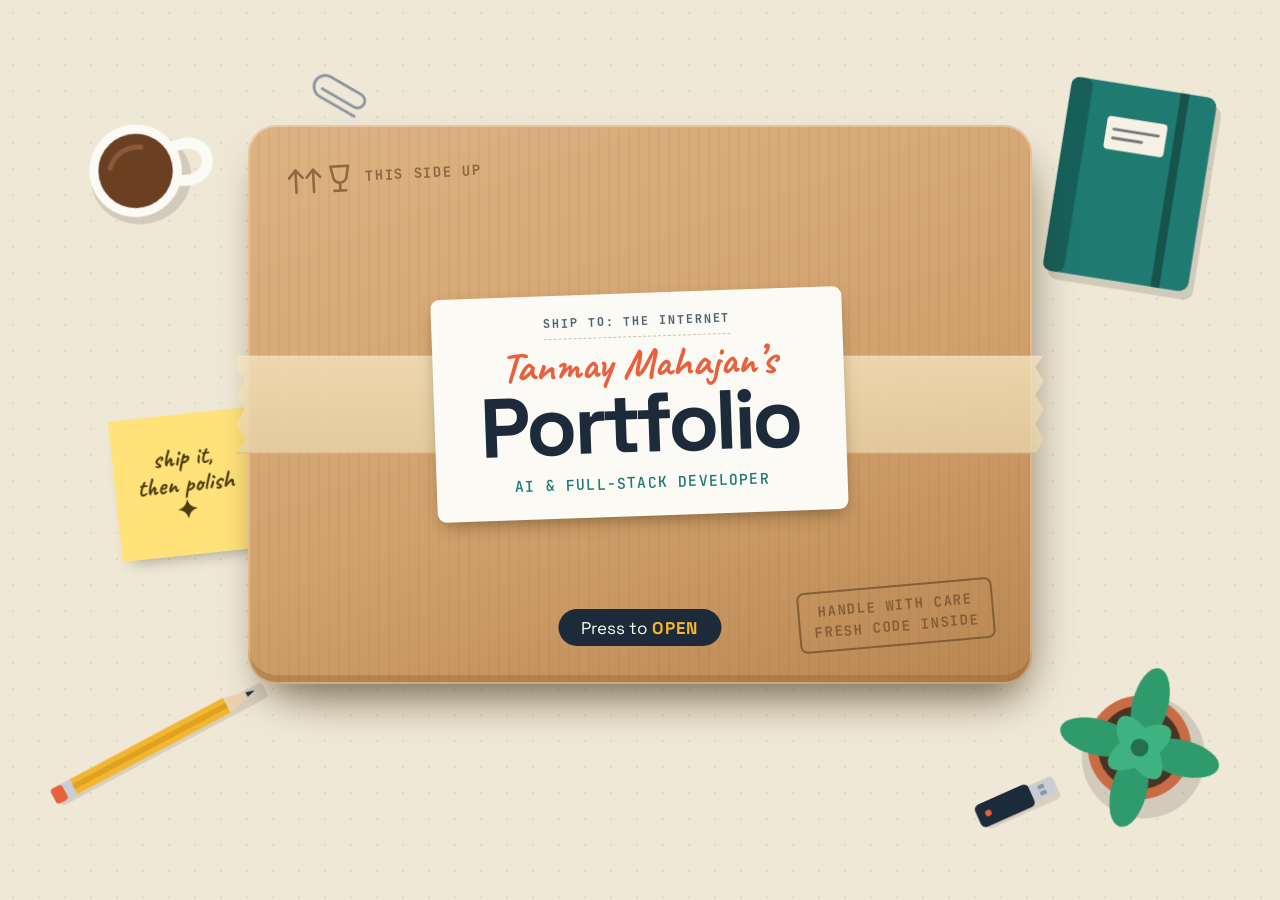
==== index.html @ 34d2b6e6 "Add portfolio site Interactive portfolio box: projects, hackathons, experience, skills and contact. " ====
<!doctype html>
<html lang="en">
<head>
  <meta charset="utf-8" />
  <meta name="viewport" content="width=device-width, initial-scale=1" />
  <title>Tanmay Mahajan — Portfolio Box</title>
  <meta name="description" content="Tanmay Mahajan, AI and full-stack developer in Mumbai — hackathon winner and Full Stack Developer Intern at THE xDEVS. Open the box to explore projects, hackathon wins, experience and skills." />
  <link rel="icon" href="data:image/svg+xml,%3Csvg xmlns='http://www.w3.org/2000/svg' viewBox='0 0 32 32'%3E%3Crect x='3' y='8' width='26' height='20' rx='3' fill='%23d2a26d'/%3E%3Crect x='3' y='8' width='26' height='6' rx='2' fill='%23b98652'/%3E%3Crect x='13' y='8' width='6' height='20' fill='%23f0dfb8'/%3E%3C/svg%3E" />
  <link rel="preconnect" href="https://fonts.googleapis.com" />
  <link rel="preconnect" href="https://fonts.gstatic.com" crossorigin />
  <link href="https://fonts.googleapis.com/css2?family=Caveat:wght@500;700&family=Space+Grotesk:wght@400;500;600;700&family=Inter:wght@400;500;600&family=JetBrains+Mono:wght@500;700&display=swap" rel="stylesheet" />
  <link rel="stylesheet" href="style.css" />
</head>
<body>

  <!-- ================= NAV (appears once the box is open) ================= -->
  <nav class="nav" aria-label="Main">
    <button class="nav__brand" id="homeBtn" title="Back to the closed box">Tanmay Mahajan</button>
    <div class="nav__links">
      <button class="nav__link" data-open="about">Profile</button>
      <div class="nav__menu">
        <button class="nav__link" id="projectsToggle" aria-haspopup="true" aria-expanded="false">
          Projects
          <svg viewBox="0 0 16 10" width="11" height="7" fill="none" stroke="currentColor" stroke-width="2" stroke-linecap="round" stroke-linejoin="round" aria-hidden="true"><path d="M2 2l6 6 6-6"/></svg>
        </button>
        <div class="dropdown" id="projectsMenu" role="menu"></div>
      </div>
      <a class="nav__link" href="mailto:tanmay261006@gmail.com?subject=Hello%20Tanmay">Contact</a>
    </div>
  </nav>

  <!-- ================= DESK SCENE ================= -->
  <main class="scene" id="scene">

    <!-- desk clutter (decorative) -->
    <div class="desk-item mug" style="--d:14" aria-hidden="true">
      <svg viewBox="0 0 140 120"><ellipse cx="62" cy="68" rx="50" ry="46" fill="rgba(0,0,0,.12)"/><path d="M100 44c22-4 32 8 30 20s-14 20-32 14" fill="none" stroke="#fbfaf5" stroke-width="11" stroke-linecap="round"/><circle cx="58" cy="60" r="46" fill="#fbfaf5"/><circle cx="58" cy="60" r="37" fill="#6b3f22"/><path d="M34 52c6-12 20-18 34-14" fill="none" stroke="#8d5a36" stroke-width="5" stroke-linecap="round"/></svg>
    </div>
    <div class="desk-item notebook" style="--d:9" aria-hidden="true">
      <svg viewBox="0 0 170 220"><rect x="12" y="14" width="150" height="200" rx="10" fill="rgba(0,0,0,.13)"/><rect x="6" y="6" width="150" height="200" rx="10" fill="#1f7a72"/><rect x="6" y="6" width="22" height="200" rx="8" fill="#17605a"/><rect x="118" y="6" width="9" height="200" fill="#12322f" opacity=".55"/><rect x="48" y="40" width="62" height="34" rx="4" fill="#f6f1e2"/><path d="M56 53h46M56 62h30" stroke="#1c2a3a" stroke-width="3" stroke-linecap="round" opacity=".6"/></svg>
    </div>
    <div class="desk-item pencil" style="--d:20" aria-hidden="true">
      <svg viewBox="0 0 260 30"><rect x="6" y="9" width="250" height="18" rx="4" fill="rgba(0,0,0,.1)"/><rect x="26" y="5" width="186" height="18" fill="#f2b632"/><rect x="26" y="11" width="186" height="6" fill="#dfa21f"/><path d="M212 5l34 9-34 9z" fill="#ecd3ae"/><path d="M236 11.300l10 2.700-10 2.700z" fill="#1c2a3a"/><rect x="14" y="5" width="12" height="18" fill="#c9ced6"/><rect x="2" y="5" width="14" height="18" rx="4" fill="#e8603c"/></svg>
    </div>
    <div class="desk-item sticky" style="--d:12" aria-hidden="true">
      <div class="sticky__paper">ship it,<br />then polish ✦</div>
    </div>
    <div class="desk-item plant" style="--d:7" aria-hidden="true">
      <svg viewBox="0 0 180 180"><circle cx="96" cy="98" r="62" fill="rgba(0,0,0,.12)"/><circle cx="90" cy="90" r="52" fill="#c96b45"/><circle cx="90" cy="90" r="42" fill="#4a3324"/><g fill="#2f9a6b"><ellipse cx="90" cy="46" rx="18" ry="38"/><ellipse cx="90" cy="134" rx="18" ry="38"/><ellipse cx="46" cy="90" rx="38" ry="18"/><ellipse cx="134" cy="90" rx="38" ry="18"/></g><g fill="#3fb37f"><ellipse cx="90" cy="90" rx="16" ry="36" transform="rotate(45 90 90)"/><ellipse cx="90" cy="90" rx="16" ry="36" transform="rotate(-45 90 90)"/></g><circle cx="90" cy="90" r="9" fill="#256f4e"/></svg>
    </div>
    <div class="desk-item usb" style="--d:24" aria-hidden="true">
      <svg viewBox="0 0 110 44"><rect x="8" y="10" width="98" height="30" rx="6" fill="rgba(0,0,0,.1)"/><rect x="2" y="6" width="72" height="30" rx="7" fill="#1c2a3a"/><rect x="74" y="11" width="30" height="20" fill="#c9ced6"/><rect x="84" y="15" width="8" height="5" fill="#8b95a1"/><rect x="84" y="23" width="8" height="5" fill="#8b95a1"/><circle cx="16" cy="21" r="4" fill="#e8603c"/></svg>
    </div>
    <div class="desk-item clip" style="--d:26" aria-hidden="true">
      <svg viewBox="0 0 80 34"><path d="M14 17h46a9 9 0 0 0 0-18H16a14 14 0 0 0 0 28h50" transform="translate(4 4)" fill="none" stroke="#8b95a1" stroke-width="3.500" stroke-linecap="round"/></svg>
    </div>

    <!-- the box -->
    <div class="box-wrap">
      <div class="box" id="box">
        <div class="box__shadow"></div>

        <!-- tray: what's inside -->
        <div class="tray" id="tray">
          <button class="obj" data-open="projects" style="--i:0; --tilt:-3deg">
            <svg viewBox="0 0 120 100" aria-hidden="true"><ellipse cx="60" cy="88" rx="52" ry="7" fill="rgba(0,0,0,.2)"/><rect x="22" y="10" width="76" height="54" rx="5" fill="#1c2a3a"/><rect x="27" y="15" width="66" height="44" rx="2" fill="#0f1b28"/><g stroke-width="3.500" stroke-linecap="round"><path d="M33 24h16" stroke="#e8603c"/><path d="M54 24h22" stroke="#7fd1c7"/><path d="M38 32h28" stroke="#f2b632"/><path d="M38 40h14" stroke="#7fd1c7"/><path d="M57 40h24" stroke="#e9e4d4"/><path d="M33 48h20" stroke="#e8603c"/></g><path d="M8 68h104l-7 13a6 6 0 0 1-5 3H20a6 6 0 0 1-5-3z" fill="#d5d9df"/><rect x="48" y="68" width="24" height="4" rx="2" fill="#9aa3ae"/></svg>
            <span class="obj__tag">Projects</span>
          </button>
          <button class="obj" data-open="awards" style="--i:1; --tilt:4deg">
            <svg viewBox="0 0 120 100" aria-hidden="true"><ellipse cx="60" cy="90" rx="34" ry="6" fill="rgba(0,0,0,.2)"/><g fill="none" stroke="#dfa21f" stroke-width="6" stroke-linecap="round"><path d="M40 16H26c0 14 6 22 17 25"/><path d="M80 16h14c0 14-6 22-17 25"/></g><path d="M38 8h44v24c0 15-9 25-22 25S38 47 38 32z" fill="#f2b632"/><path d="M46 12h8v22c0 8 2 13 5 17-8-2-13-9-13-19z" fill="#f8cf63"/><rect x="55" y="56" width="10" height="16" fill="#dfa21f"/><rect x="40" y="72" width="40" height="13" rx="3" fill="#7a4d27"/><rect x="50" y="76" width="20" height="5" rx="1.500" fill="#f2b632"/><path d="M60 19l3.500 7.200 7.900 1.100-5.700 5.600 1.300 7.900-7-3.700-7 3.700 1.300-7.900-5.700-5.600 7.900-1.100z" fill="#fff6d8"/></svg>
            <span class="obj__tag">Hackathons</span>
          </button>
          <button class="obj" data-open="about" style="--i:2; --tilt:-5deg">
            <svg viewBox="0 0 120 100" aria-hidden="true"><ellipse cx="62" cy="92" rx="34" ry="5" fill="rgba(0,0,0,.2)"/><path d="M48 0l10 22M72 0L62 22" stroke="#e8603c" stroke-width="6"/><rect x="28" y="18" width="64" height="72" rx="7" fill="#fbfaf5"/><rect x="28" y="18" width="64" height="18" rx="7" fill="#1f7a72"/><rect x="28" y="29" width="64" height="7" fill="#1f7a72"/><rect x="52" y="23" width="16" height="5" rx="2.500" fill="#12322f"/><circle cx="48" cy="56" r="11" fill="#f2b632"/><circle cx="48" cy="53" r="4.500" fill="#1c2a3a"/><path d="M40 63c2-6 14-6 16 0" fill="#1c2a3a"/><g stroke="#1c2a3a" stroke-width="3.500" stroke-linecap="round"><path d="M66 50h18" /><path d="M66 59h13" opacity=".45"/><path d="M38 76h44" opacity=".45"/><path d="M38 83h28" opacity=".25"/></g></svg>
            <span class="obj__tag">About me</span>
          </button>
          <button class="obj" data-open="experience" style="--i:3; --tilt:5deg">
            <svg viewBox="0 0 120 100" aria-hidden="true"><ellipse cx="60" cy="92" rx="46" ry="5" fill="rgba(0,0,0,.2)"/><rect x="16" y="40" width="88" height="50" rx="6" fill="#1c2a3a"/><g transform="rotate(-10 16 38)"><rect x="14" y="20" width="90" height="17" rx="3" fill="#1c2a3a"/><g fill="#fbfaf5"><path d="M24 20h13l-8 17H16z"/><path d="M50 20h13l-8 17H42z"/><path d="M76 20h13l-8 17H68z"/></g></g><g stroke="#fbfaf5" stroke-width="3" stroke-linecap="round" opacity=".85"><path d="M26 54h34"/><path d="M26 65h50" opacity=".55"/><path d="M26 76h24" opacity=".55"/></g><circle cx="88" cy="74" r="7" fill="#e8603c"/></svg>
            <span class="obj__tag">Experience</span>
          </button>
          <button class="obj" data-open="skills" style="--i:4; --tilt:-4deg">
            <svg viewBox="0 0 120 100" aria-hidden="true"><ellipse cx="60" cy="92" rx="48" ry="5" fill="rgba(0,0,0,.2)"/><rect x="10" y="12" width="100" height="76" rx="10" fill="#2a3b4f"/><g font-family="JetBrains Mono, monospace" font-weight="700" font-size="13" text-anchor="middle"><rect x="18" y="19" width="40" height="29" rx="6" fill="#e8603c"/><rect x="18" y="19" width="40" height="24" rx="6" fill="#f27c5b"/><text x="38" y="36" fill="#fff">&lt;/&gt;</text><rect x="62" y="19" width="40" height="29" rx="6" fill="#cfc8b4"/><rect x="62" y="19" width="40" height="24" rx="6" fill="#fbfaf5"/><text x="82" y="36" fill="#1c2a3a">{ }</text><rect x="18" y="52" width="40" height="29" rx="6" fill="#cfc8b4"/><rect x="18" y="52" width="40" height="24" rx="6" fill="#fbfaf5"/><text x="38" y="69" fill="#1c2a3a">AI</text><rect x="62" y="52" width="40" height="29" rx="6" fill="#17605a"/><rect x="62" y="52" width="40" height="24" rx="6" fill="#1f7a72"/><text x="82" y="69" fill="#fff">py</text></g></svg>
            <span class="obj__tag">Skills</span>
          </button>
          <button class="obj" data-open="contact" style="--i:5; --tilt:3deg">
            <svg viewBox="0 0 120 100" aria-hidden="true"><ellipse cx="60" cy="92" rx="48" ry="5" fill="rgba(0,0,0,.2)"/><rect x="12" y="22" width="96" height="64" rx="7" fill="#fbfaf5"/><path d="M12 80l34-28M108 80L74 52" stroke="#d8d2c0" stroke-width="3" stroke-linecap="round"/><path d="M12 29a7 7 0 0 1 7-7h82a7 7 0 0 1 7 7L66 60a10 10 0 0 1-12 0z" fill="#ece6d4"/><circle cx="60" cy="56" r="12" fill="#e8603c"/><text x="60" y="61.500" font-family="JetBrains Mono, monospace" font-weight="700" font-size="15" fill="#fff" text-anchor="middle">@</text><g fill="#1f7a72"><rect x="86" y="68" width="14" height="11" rx="1.500"/></g></svg>
            <span class="obj__tag">Contact</span>
          </button>
        </div>

        <!-- lid -->
        <button class="lid" id="lid" aria-label="Open the portfolio box">
          <span class="lid__tape" aria-hidden="true"></span>
          <span class="lid__stamp lid__stamp--tl" aria-hidden="true">
            <svg viewBox="0 0 70 34" fill="none" stroke="currentColor" stroke-width="2.600" stroke-linecap="round" stroke-linejoin="round"><path d="M10 30V8M3 15l7-8 7 8M28 30V8M21 15l7-8 7 8"/><path d="M46 5h18l-2 10a7 7 0 0 1-14 0zM55 22v8M49 30h12"/></svg>
            THIS SIDE UP
          </span>
          <span class="lid__stamp lid__stamp--br" aria-hidden="true">HANDLE WITH CARE<br />FRESH CODE INSIDE</span>
          <span class="lid__label">
            <span class="lid__ship">SHIP TO: THE INTERNET</span>
            <span class="lid__name">Tanmay Mahajan’s</span>
            <span class="lid__title">Portfolio</span>
            <span class="lid__role">AI &amp; Full-Stack Developer</span>
          </span>
          <span class="lid__cta">Press to <b>OPEN</b></span>
        </button>
      </div>

      <p class="hint" aria-hidden="true">pick something up ↑</p>
      <button class="rebox" id="rebox" type="button">close the box</button>
    </div>
  </main>

  <!-- ================= MODAL ================= -->
  <div class="overlay" id="overlay" hidden>
    <section class="sheet" id="sheet" role="dialog" aria-modal="true" aria-labelledby="sheetTitle" tabindex="-1">
      <span class="sheet__tape" aria-hidden="true"></span>
      <button class="sheet__close" id="sheetClose" aria-label="Close">
        <svg viewBox="0 0 20 20" width="16" height="16" fill="none" stroke="currentColor" stroke-width="2.400" stroke-linecap="round"><path d="M4 4l12 12M16 4L4 16"/></svg>
      </button>
      <div class="sheet__body" id="sheetBody"></div>
    </section>
  </div>

  <noscript>
    <div class="noscript">
      <h1>Tanmay Mahajan — AI &amp; Full-Stack Developer</h1>
      <p>This portfolio needs JavaScript to open the box. Reach me at <a href="mailto:tanmay261006@gmail.com">tanmay261006@gmail.com</a>, on <a href="https://github.com/TanmayMahajan26">GitHub</a> or <a href="https://www.linkedin.com/in/tanmay-mahajan-220ab826b/">LinkedIn</a>.</p>
    </div>
  </noscript>

  <script src="script.js"></script>
</body>
</html>
---- style.css ----
/* =========================================================
   Tanmay Mahajan — Portfolio Box
   ========================================================= */

:root {
  --desk: #efe8d6;
  --desk-dot: #e2d9c2;
  --ink: #1c2a3a;
  --ink-soft: #55616f;
  --coral: #e8603c;
  --teal: #1f7a72;
  --gold: #f2b632;
  --paper: #fbfaf5;
  --line: #e4decd;

  --card: #d2a26d;
  --card-hi: #ddb382;
  --card-lo: #b98652;
  --card-in: #9c6d3f;
  --card-ink: #6d4a26;

  --spring: cubic-bezier(0.34, 1.56, 0.64, 1);
  --soft: cubic-bezier(0.22, 1, 0.36, 1);

  --display: "Space Grotesk", system-ui, sans-serif;
  --body: "Inter", system-ui, sans-serif;
  --hand: "Caveat", cursive;
  --mono: "JetBrains Mono", ui-monospace, monospace;
}

* { box-sizing: border-box; }

html, body {
  margin: 0;
  height: 100%;
  overflow: hidden;
  background: var(--desk);
  background-image: radial-gradient(var(--desk-dot) 1.500px, transparent 1.500px);
  background-size: 26px 26px;
  font-family: var(--body);
  color: var(--ink);
  -webkit-font-smoothing: antialiased;
}

button {
  font: inherit;
  color: inherit;
  background: none;
  border: 0;
  padding: 0;
  cursor: pointer;
}

:focus-visible {
  outline: 3px solid var(--teal);
  outline-offset: 3px;
  border-radius: 6px;
}

/* ---------------------------------------------------------
   Nav
   --------------------------------------------------------- */
.nav {
  position: fixed;
  inset: 0 0 auto 0;
  z-index: 6;
  display: flex;
  align-items: center;
  justify-content: space-between;
  gap: 16px;
  padding: 18px clamp(16px, 5vw, 56px);
  font-family: var(--display);
  font-size: 17px;
  opacity: 0;
  transform: translateY(-10px);
  pointer-events: none;
  transition: opacity 0.6s var(--soft), transform 0.6s var(--soft);
}

.is-open .nav {
  opacity: 1;
  transform: none;
  pointer-events: auto;
  transition-delay: 0.7s;
}

.nav__brand { font-weight: 700; letter-spacing: -0.01em; }

.nav__links { display: flex; align-items: center; gap: clamp(14px, 3vw, 34px); }

.nav__link {
  position: relative;
  display: inline-flex;
  align-items: center;
  gap: 7px;
  padding: 4px 0;
  color: inherit;
  text-decoration: none;
  font-weight: 500;
}

.nav__link::after {
  content: "";
  position: absolute;
  left: 0; right: 0; bottom: 0;
  height: 2px;
  background: var(--coral);
  transform: scaleX(0);
  transform-origin: left;
  transition: transform 0.3s var(--soft);
}

.nav__link:hover::after,
.nav__link[aria-expanded="true"]::after { transform: scaleX(1); }

.nav__menu { position: relative; }

.dropdown {
  position: absolute;
  top: calc(100% + 10px);
  right: -20px;
  min-width: 250px;
  padding: 8px;
  background: var(--paper);
  border: 1px solid var(--line);
  border-radius: 14px;
  box-shadow: 0 18px 40px -12px rgba(28, 42, 58, 0.35);
  opacity: 0;
  transform: translateY(-6px) scale(0.98);
  transform-origin: top right;
  pointer-events: none;
  transition: opacity 0.2s, transform 0.25s var(--soft);
}

.nav__menu.is-on .dropdown {
  opacity: 1;
  transform: none;
  pointer-events: auto;
}

.dropdown button {
  display: flex;
  width: 100%;
  align-items: baseline;
  justify-content: space-between;
  gap: 14px;
  padding: 9px 12px;
  border-radius: 9px;
  text-align: left;
  font-size: 15px;
  font-weight: 500;
}

.dropdown button small {
  font-family: var(--mono);
  font-size: 10.500px;
  color: var(--ink-soft);
  white-space: nowrap;
}

.dropdown button:hover { background: #f0ead9; }

.dropdown hr { border: 0; border-top: 1px solid var(--line); margin: 6px 4px; }

/* ---------------------------------------------------------
   Scene + desk clutter
   --------------------------------------------------------- */
.scene {
  position: absolute;
  inset: 0;
  display: grid;
  place-items: center;
  overflow: hidden;
  --mx: 0;
  --my: 0;
}

.desk-item {
  position: absolute;
  z-index: 0;
  transform: translate(calc(var(--mx) * var(--d) * 1px), calc(var(--my) * var(--d) * 1px)) rotate(var(--r, 0deg));
  transition: transform 0.8s var(--soft);
  will-change: transform;
}

.desk-item svg { display: block; width: 100%; height: auto; }

.mug      { width: clamp(90px, 11vw, 150px); left: 6%;  top: 12%; --r: -12deg; }
.notebook { width: clamp(110px, 13vw, 180px); right: 5%; top: 9%;  --r: 9deg; }
.pencil   { width: clamp(150px, 19vw, 270px); left: 3%;  bottom: 16%; --r: -28deg; }
.sticky   { left: 9%; top: 46%; --r: -6deg; }
.plant    { width: clamp(110px, 14vw, 190px); right: 4%; bottom: 7%; --r: 14deg; }
.usb      { width: clamp(64px, 7vw, 100px); right: 17%; bottom: 9%; --r: -24deg; }
.clip     { width: clamp(44px, 5vw, 70px);  left: 24%; top: 9%; --r: 30deg; }

.sticky__paper {
  width: clamp(104px, 11vw, 150px);
  aspect-ratio: 1;
  display: grid;
  place-items: center;
  padding: 10px;
  background: #ffe27a;
  box-shadow: 4px 8px 14px -6px rgba(0, 0, 0, 0.3);
  font-family: var(--hand);
  font-weight: 700;
  font-size: clamp(19px, 2vw, 27px);
  line-height: 1.05;
  text-align: center;
  color: #4b3d10;
}

/* ---------------------------------------------------------
   The box
   --------------------------------------------------------- */
.box-wrap {
  position: relative;
  z-index: 2;
  display: grid;
  justify-items: center;
}

.box {
  position: relative;
  width: min(86vw, 760px, calc((100dvh - 220px) * 1.42));
  aspect-ratio: 142 / 100;
  container-type: inline-size;
  animation: box-drop 0.9s var(--spring) both;
}

@keyframes box-drop {
  from { opacity: 0; transform: translateY(-60px) scale(1.12) rotate(-3deg); }
  to   { opacity: 1; transform: none; }
}

.box__shadow {
  position: absolute;
  inset: 4% -2% -5% 2%;
  border-radius: 6cqw;
  background: rgba(60, 40, 15, 0.32);
  filter: blur(22px);
}

/* tray */
.tray {
  position: absolute;
  inset: 0;
  display: grid;
  grid-template-columns: repeat(3, 1fr);
  grid-template-rows: repeat(2, 1fr);
  gap: 1.500cqw;
  padding: 3cqw;
  border: 2.600cqw solid var(--card);
  border-radius: 3.400cqw;
  background:
    repeating-linear-gradient(90deg, rgba(0, 0, 0, 0.035) 0 2px, transparent 2px 9px),
    var(--card-in);
  box-shadow:
    inset 0 0 0 2px rgba(0, 0, 0, 0.08),
    inset 0 5cqw 6cqw -3cqw rgba(40, 22, 5, 0.55),
    0 0 0 2px var(--card-lo);
}

.obj {
  position: relative;
  display: grid;
  place-items: center;
  align-content: center;
  gap: 0.600cqw;
  border-radius: 2cqw;
  opacity: 0;
  transform: translateY(6cqw) scale(0.5) rotate(calc(var(--tilt) * -3));
  transition:
    opacity 0.3s,
    transform 0.6s var(--spring),
    background-color 0.25s;
  pointer-events: none;
}

.obj svg {
  width: 68%;
  height: auto;
  filter: drop-shadow(0 0.800cqw 0.800cqw rgba(30, 15, 0, 0.35));
  transition: transform 0.45s var(--spring), filter 0.3s;
}

.obj__tag {
  padding: 0.300cqw 1.700cqw 0.500cqw;
  background: var(--paper);
  border-radius: 0.700cqw;
  box-shadow: 0 0.400cqw 0.800cqw rgba(30, 15, 0, 0.3);
  font-family: var(--hand);
  font-weight: 700;
  font-size: clamp(15px, 3.300cqw, 26px);
  line-height: 1.15;
  transform: rotate(var(--tilt));
  transition: transform 0.45s var(--spring), background-color 0.25s, color 0.25s;
}

.is-open .obj {
  opacity: 1;
  transform: none;
  pointer-events: auto;
  transition-delay: calc(0.45s + var(--i) * 0.08s), calc(0.45s + var(--i) * 0.08s), 0s;
}

.obj:hover, .obj:focus-visible { background: rgba(255, 240, 210, 0.13); }

.obj:hover svg, .obj:focus-visible svg {
  transform: translateY(-1.600cqw) rotate(var(--tilt)) scale(1.1);
  filter: drop-shadow(0 2.400cqw 1.600cqw rgba(30, 15, 0, 0.4));
}

.obj:hover .obj__tag, .obj:focus-visible .obj__tag {
  background: var(--coral);
  color: #fff;
  transform: rotate(0deg) scale(1.06);
}

/* lid */
.lid {
  position: absolute;
  inset: -1.600cqw;
  z-index: 3;
  display: grid;
  place-items: center;
  border-radius: 3.800cqw;
  background:
    repeating-linear-gradient(90deg, rgba(120, 75, 25, 0.06) 0 2px, transparent 2px 10px),
    linear-gradient(160deg, var(--card-hi), var(--card) 55%, var(--card-lo));
  box-shadow:
    inset 0 0 0 2px rgba(255, 240, 215, 0.35),
    inset 0 -1.200cqw 0 rgba(120, 75, 25, 0.25),
    0 3cqw 5cqw -2cqw rgba(60, 40, 15, 0.5);
  color: var(--ink);
  transition:
    transform 1s var(--soft),
    opacity 0.4s 0.6s,
    visibility 0s 1s,
    box-shadow 0.4s;
}

.lid:hover { transform: translateY(-0.800cqw) rotate(-0.6deg); box-shadow: inset 0 0 0 2px rgba(255, 240, 215, 0.35), inset 0 -1.200cqw 0 rgba(120, 75, 25, 0.25), 0 5cqw 7cqw -2cqw rgba(60, 40, 15, 0.5); }

.is-open .lid {
  transform: translate(60vw, -110vh) rotate(38deg) scale(1.15);
  opacity: 0;
  visibility: hidden;
  pointer-events: none;
}

.lid__tape {
  position: absolute;
  left: -1.500cqw; right: -1.500cqw;
  top: 50%;
  height: 13cqw;
  transform: translateY(-50%);
  background: linear-gradient(rgba(244, 228, 190, 0.78), rgba(232, 212, 168, 0.78));
  box-shadow: 0 1px 0 rgba(255, 255, 255, 0.35) inset, 0 -1px 0 rgba(120, 80, 30, 0.2) inset;
  clip-path: polygon(0 0, 100% 0, 99% 12%, 100% 26%, 99% 40%, 100% 55%, 99% 70%, 100% 85%, 99% 100%, 0 100%, 1% 85%, 0 70%, 1% 55%, 0 40%, 1% 26%, 0 12%);
}

.lid__stamp {
  position: absolute;
  font-family: var(--mono);
  font-weight: 700;
  font-size: clamp(8px, 1.900cqw, 14px);
  letter-spacing: 0.12em;
  line-height: 1.5;
  color: var(--card-ink);
  opacity: 0.7;
}

.lid__stamp--tl { left: 5cqw; top: 4.500cqw; display: flex; align-items: center; gap: 1.400cqw; transform: rotate(-3deg); }
.lid__stamp--tl svg { width: 9cqw; height: auto; }
.lid__stamp--br { right: 5cqw; bottom: 5cqw; padding: 1cqw 1.800cqw; border: 0.350cqw solid currentColor; border-radius: 1cqw; text-align: center; transform: rotate(-5deg); }

.lid__label {
  position: relative;
  display: grid;
  justify-items: center;
  padding: 2.600cqw 6cqw 3cqw;
  background: var(--paper);
  border-radius: 1.200cqw;
  box-shadow: 0 1cqw 2.400cqw -0.800cqw rgba(60, 40, 15, 0.55);
  transform: rotate(-2deg);
}

.lid__ship {
  font-family: var(--mono);
  font-weight: 700;
  font-size: clamp(7px, 1.600cqw, 12px);
  letter-spacing: 0.16em;
  color: var(--ink-soft);
  padding-bottom: 1cqw;
  margin-bottom: 0.600cqw;
  border-bottom: 1.500px dashed #c9c2ae;
}

.lid__name {
  font-family: var(--hand);
  font-weight: 700;
  font-size: clamp(20px, 5.600cqw, 44px);
  line-height: 1;
  color: var(--coral);
}

.lid__title {
  font-family: var(--display);
  font-weight: 700;
  font-size: clamp(34px, 11cqw, 86px);
  line-height: 0.95;
  letter-spacing: -0.04em;
}

.lid__role {
  margin-top: 1.200cqw;
  font-family: var(--mono);
  font-weight: 500;
  font-size: clamp(8px, 2cqw, 15px);
  letter-spacing: 0.08em;
  text-transform: uppercase;
  color: var(--teal);
}

.lid__cta {
  position: absolute;
  left: 50%;
  bottom: 5cqw;
  transform: translateX(-50%);
  padding: 1cqw 3cqw;
  border-radius: 99px;
  background: var(--ink);
  color: var(--paper);
  font-family: var(--display);
  font-size: clamp(11px, 2.300cqw, 17px);
  white-space: nowrap;
  animation: pulse 1.8s ease-in-out infinite;
}

.lid__cta b { color: var(--gold); letter-spacing: 0.08em; }

@keyframes pulse {
  0%, 100% { box-shadow: 0 0 0 0 rgba(28, 42, 58, 0.45); }
  50%      { box-shadow: 0 0 0 1.600cqw rgba(28, 42, 58, 0); }
}

/* under the box */
.hint {
  margin: 22px 0 0;
  font-family: var(--hand);
  font-size: 24px;
  color: var(--ink-soft);
  opacity: 0;
  transition: opacity 0.5s;
}

.rebox {
  margin-top: 6px;
  padding: 6px 16px;
  border-radius: 99px;
  border: 1.500px solid var(--ink);
  font-family: var(--display);
  font-size: 14px;
  font-weight: 500;
  opacity: 0;
  pointer-events: none;
  transition: opacity 0.5s, background-color 0.2s, color 0.2s;
}

.rebox:hover { background: var(--ink); color: var(--paper); }

.is-open .hint { opacity: 1; transition-delay: 1.1s; }
.is-open .rebox { opacity: 1; pointer-events: auto; transition-delay: 1.1s, 0s, 0s; }

/* ---------------------------------------------------------
   Modal sheet
   --------------------------------------------------------- */
.overlay {
  position: fixed;
  inset: 0;
  z-index: 10;
  display: grid;
  place-items: center;
  padding: clamp(10px, 3vw, 32px);
  background: rgba(22, 28, 36, 0.58);
  backdrop-filter: blur(5px);
  animation: fade 0.25s both;
}

.overlay[hidden] { display: none; }

@keyframes fade { from { opacity: 0; } }

.sheet {
  position: relative;
  width: min(100%, 920px);
  max-height: min(100%, 860px);
  display: flex;
  flex-direction: column;
  background: var(--paper);
  border-radius: 18px;
  box-shadow: 0 40px 80px -20px rgba(0, 0, 0, 0.55);
  animation: sheet-in 0.5s var(--spring) both;
  outline: none;
}

@keyframes sheet-in {
  from { opacity: 0; transform: translateY(40px) rotate(-1.5deg) scale(0.96); }
}

.sheet__tape {
  position: absolute;
  top: -14px;
  left: 50%;
  width: 120px;
  height: 30px;
  transform: translateX(-50%) rotate(-2deg);
  background: rgba(240, 222, 178, 0.9);
  box-shadow: 0 2px 5px rgba(0, 0, 0, 0.15);
  z-index: 2;
}

.sheet__close {
  position: absolute;
  top: 14px;
  right: 14px;
  z-index: 3;
  width: 38px;
  height: 38px;
  display: grid;
  place-items: center;
  border-radius: 50%;
  background: #efe9d8;
  transition: background-color 0.2s, color 0.2s, transform 0.3s var(--spring);
}

.sheet__close:hover { background: var(--coral); color: #fff; transform: rotate(90deg); }

.sheet__body {
  overflow-y: auto;
  padding: clamp(26px, 5vw, 52px) clamp(18px, 5vw, 56px) clamp(24px, 4vw, 44px);
  overscroll-behavior: contain;
}

/* shared type */
.eyebrow {
  margin: 0 0 6px;
  font-family: var(--mono);
  font-size: 12px;
  font-weight: 700;
  letter-spacing: 0.14em;
  text-transform: uppercase;
  color: var(--coral);
}

.sheet h2 {
  margin: 0 0 8px;
  padding-right: 40px;
  font-family: var(--display);
  font-size: clamp(30px, 5vw, 46px);
  font-weight: 700;
  letter-spacing: -0.03em;
  line-height: 1.05;
  text-wrap: balance;
}

.sheet h3 {
  margin: 34px 0 12px;
  font-family: var(--display);
  font-size: 20px;
  font-weight: 600;
  letter-spacing: -0.01em;
}

.lede {
  margin: 0;
  max-width: 62ch;
  font-size: 17px;
  line-height: 1.6;
  color: var(--ink-soft);
}

.sheet p { line-height: 1.65; }
.sheet a { color: var(--teal); text-underline-offset: 3px; }

.back {
  display: inline-flex;
  align-items: center;
  gap: 6px;
  margin-bottom: 18px;
  font-family: var(--display);
  font-size: 14px;
  font-weight: 500;
  color: var(--ink-soft);
}

.back:hover { color: var(--coral); }

.btn {
  display: inline-flex;
  align-items: center;
  gap: 8px;
  padding: 10px 18px;
  border-radius: 99px;
  border: 1.500px solid var(--ink);
  background: var(--ink);
  color: var(--paper) !important;
  font-family: var(--display);
  font-size: 15px;
  font-weight: 500;
  text-decoration: none;
  transition: transform 0.3s var(--spring), background-color 0.2s, border-color 0.2s;
}

.btn:hover { transform: translateY(-2px); background: var(--coral); border-color: var(--coral); }
.btn--ghost { background: transparent; color: var(--ink) !important; }
.btn--ghost:hover { color: #fff !important; }
.btn-row { display: flex; flex-wrap: wrap; gap: 10px; margin-top: 22px; }

.chips { display: flex; flex-wrap: wrap; gap: 8px; margin: 0; padding: 0; list-style: none; }

.chip {
  padding: 5px 12px;
  border-radius: 99px;
  background: #efe9d8;
  font-family: var(--mono);
  font-size: 12.500px;
  font-weight: 500;
}

.ribbon {
  display: inline-flex;
  align-items: center;
  gap: 7px;
  padding: 5px 12px;
  border-radius: 8px;
  background: #fff3cf;
  color: #6a4b00;
  font-size: 13px;
  font-weight: 600;
}

/* ---- projects grid ---- */
.grid {
  display: grid;
  grid-template-columns: repeat(auto-fill, minmax(250px, 1fr));
  gap: 16px;
  margin-top: 26px;
}

.pcard {
  display: flex;
  flex-direction: column;
  text-align: left;
  border: 1.500px solid var(--line);
  border-radius: 16px;
  overflow: hidden;
  background: #fff;
  transition: transform 0.4s var(--spring), box-shadow 0.3s, border-color 0.2s;
}

.pcard:hover {
  transform: translateY(-5px) rotate(-0.6deg);
  border-color: var(--ink);
  box-shadow: 0 18px 30px -16px rgba(28, 42, 58, 0.45);
}

.cover {
  position: relative;
  aspect-ratio: 16 / 9;
  display: grid;
  place-items: center;
  overflow: hidden;
  background: var(--c1);
  color: #fff;
}

.cover::before {
  content: "";
  position: absolute;
  inset: 0;
  background:
    radial-gradient(circle at 85% 15%, var(--c2) 0 26%, transparent 27%),
    radial-gradient(circle at 10% 110%, var(--c2) 0 36%, transparent 37%);
  opacity: 0.85;
}

.cover::after {
  content: "";
  position: absolute;
  inset: 0;
  background-image: radial-gradient(rgba(255, 255, 255, 0.22) 1.200px, transparent 1.200px);
  background-size: 14px 14px;
}

.cover__mark {
  position: relative;
  z-index: 1;
  font-family: var(--display);
  font-weight: 700;
  font-size: clamp(26px, 4vw, 34px);
  letter-spacing: -0.03em;
  text-shadow: 0 2px 12px rgba(0, 0, 0, 0.25);
}

.cover--big { aspect-ratio: 21 / 8; border-radius: 16px; margin-bottom: 26px; }
.cover--big .cover__mark { font-size: clamp(34px, 7vw, 64px); }

.pcard__body { padding: 16px 18px 18px; display: grid; gap: 8px; }
.pcard__body b { font-family: var(--display); font-size: 19px; letter-spacing: -0.01em; }
.pcard__body span { font-size: 14px; line-height: 1.5; color: var(--ink-soft); }
.pcard__body .ribbon { justify-self: start; font-size: 12px; color: #6a4b00; }
.pcard__more { margin-top: 4px; font-family: var(--display); font-size: 13.500px; font-weight: 600; color: var(--coral) !important; }

/* ---- project detail ---- */
.meta {
  display: grid;
  grid-template-columns: repeat(auto-fit, minmax(170px, 1fr));
  gap: 14px 24px;
  margin: 24px 0 0;
  padding: 18px 0;
  border-block: 1.500px solid var(--line);
}

.meta dt {
  font-family: var(--mono);
  font-size: 11px;
  font-weight: 700;
  letter-spacing: 0.12em;
  text-transform: uppercase;
  color: var(--ink-soft);
}

.meta dd { margin: 4px 0 0; font-size: 15px; font-weight: 500; line-height: 1.45; }

.bullets { margin: 0; padding-left: 20px; display: grid; gap: 10px; line-height: 1.6; max-width: 70ch; }
.bullets li::marker { color: var(--coral); }

.flow { display: flex; flex-wrap: wrap; gap: 8px 4px; align-items: center; margin: 0; padding: 0; list-style: none; counter-reset: s; }

.flow li {
  counter-increment: s;
  display: inline-flex;
  align-items: center;
  gap: 8px;
  padding: 7px 13px 7px 8px;
  border-radius: 10px;
  background: #eaf4f2;
  font-size: 13.500px;
  font-weight: 500;
}

.flow li::before {
  content: counter(s);
  display: grid;
  place-items: center;
  width: 21px;
  height: 21px;
  border-radius: 50%;
  background: var(--teal);
  color: #fff;
  font-family: var(--mono);
  font-size: 11px;
  font-weight: 700;
}

.flow li + li { margin-left: 14px; position: relative; }
.flow li + li::after { content: "→"; position: absolute; left: -15px; color: var(--ink-soft); font-size: 13px; }

.stats { display: flex; flex-wrap: wrap; gap: 14px; }

.stat { flex: 1 1 160px; padding: 16px 18px; border-radius: 14px; background: #efe9d8; }
.stat b { display: block; font-family: var(--display); font-size: 34px; letter-spacing: -0.03em; line-height: 1.1; }
.stat span { font-size: 13.500px; color: var(--ink-soft); }

/* ---- about ---- */
.about { display: grid; grid-template-columns: minmax(220px, 280px) 1fr; gap: clamp(22px, 4vw, 44px); align-items: start; }

.idcard {
  position: relative;
  padding: 0 20px 20px;
  border-radius: 16px;
  border: 1.500px solid var(--line);
  background: #fff;
  box-shadow: 0 16px 28px -18px rgba(28, 42, 58, 0.45);
  transform: rotate(-2deg);
  overflow: hidden;
}

.idcard__top {
  margin: 0 -20px 18px;
  padding: 14px 20px;
  background: var(--teal);
  color: #fff;
  font-family: var(--mono);
  font-size: 11px;
  font-weight: 700;
  letter-spacing: 0.16em;
  text-align: center;
}

.idcard__top::before {
  content: "";
  display: block;
  width: 44px;
  height: 9px;
  margin: 0 auto 10px;
  border-radius: 9px;
  background: rgba(0, 0, 0, 0.35);
}

.avatar {
  width: 96px;
  height: 96px;
  margin: 0 auto 14px;
  display: grid;
  place-items: center;
  border-radius: 50%;
  background: var(--gold);
  font-family: var(--display);
  font-size: 36px;
  font-weight: 700;
  letter-spacing: -0.04em;
  overflow: hidden;
}

.avatar img { width: 100%; height: 100%; object-fit: cover; }

.idcard dl { margin: 0; display: grid; gap: 11px; }
.idcard dt { font-family: var(--mono); font-size: 10.500px; font-weight: 700; letter-spacing: 0.12em; text-transform: uppercase; color: var(--ink-soft); }
.idcard dd { margin: 2px 0 0; font-size: 14.500px; font-weight: 500; line-height: 1.4; }

.timeline { margin: 0; padding: 0; list-style: none; display: grid; gap: 0; }

.timeline li {
  position: relative;
  padding: 0 0 22px 26px;
  border-left: 2px solid var(--line);
  margin-left: 6px;
}

.timeline li:last-child { padding-bottom: 0; border-left-color: transparent; }

.timeline li::before {
  content: "";
  position: absolute;
  left: -8px;
  top: 4px;
  width: 14px;
  height: 14px;
  border-radius: 50%;
  background: var(--paper);
  border: 3px solid var(--coral);
}

.timeline time { font-family: var(--mono); font-size: 12px; font-weight: 500; color: var(--ink-soft); }
.timeline b { display: block; margin: 2px 0; font-family: var(--display); font-size: 17.500px; letter-spacing: -0.01em; }
.timeline em { font-style: normal; font-weight: 500; color: var(--teal); }
.timeline p { margin: 6px 0 0; font-size: 15px; color: var(--ink-soft); max-width: 62ch; }

/* ---- awards ---- */
.awards { display: grid; gap: 14px; margin-top: 26px; }

.award {
  display: grid;
  grid-template-columns: auto 1fr;
  gap: 4px 18px;
  align-items: center;
  padding: 18px 20px;
  border-radius: 16px;
  border: 1.500px solid var(--line);
  background: #fff;
}

.award__medal {
  grid-row: span 2;
  width: 58px;
  height: 58px;
  display: grid;
  place-items: center;
  border-radius: 50%;
  background: #efe9d8;
  font-family: var(--display);
  font-weight: 700;
  font-size: 15px;
  text-align: center;
  line-height: 1;
}

.award--gold { border-color: var(--gold); background: #fffaf0; }
.award--gold .award__medal { background: var(--gold); font-size: 22px; }

.award b { font-family: var(--display); font-size: 18px; letter-spacing: -0.01em; line-height: 1.3; }
.award span { font-size: 14.500px; color: var(--ink-soft); line-height: 1.5; }
.award button { color: var(--teal); text-decoration: underline; text-underline-offset: 3px; font-weight: 500; }

/* ---- skills ---- */
.skillset { display: grid; gap: 22px; margin-top: 26px; }
.skillset h3 { margin: 0 0 10px; font-size: 13px; font-family: var(--mono); font-weight: 700; letter-spacing: 0.12em; text-transform: uppercase; color: var(--ink-soft); }
.skillset .chip { font-size: 14px; padding: 7px 14px; }

/* ---- contact ---- */
.contact-list { display: grid; gap: 12px; margin-top: 26px; }

.contact-list a {
  display: flex;
  align-items: center;
  justify-content: space-between;
  gap: 16px;
  padding: 16px 20px;
  border-radius: 14px;
  border: 1.500px solid var(--line);
  background: #fff;
  color: var(--ink);
  text-decoration: none;
  transition: transform 0.35s var(--spring), border-color 0.2s;
}

.contact-list a:hover { transform: translateX(6px); border-color: var(--ink); }
.contact-list small { display: block; font-family: var(--mono); font-size: 11px; font-weight: 700; letter-spacing: 0.12em; text-transform: uppercase; color: var(--ink-soft); }
.contact-list b { font-family: var(--display); font-size: clamp(15px, 2.600vw, 19px); font-weight: 600; overflow-wrap: anywhere; }
.contact-list i { font-style: normal; font-size: 20px; color: var(--coral); }

.signoff { margin: 28px 0 0; font-family: var(--hand); font-size: 30px; color: var(--ink-soft); }

.noscript { position: fixed; inset: auto 0 0 0; z-index: 20; padding: 20px; background: var(--paper); text-align: center; }

/* ---------------------------------------------------------
   Small screens: tall box, 2 × 3 tray
   --------------------------------------------------------- */
@media (max-width: 640px) and (orientation: portrait) {
  .box {
    width: min(84vw, calc((100dvh - 230px) * 0.78));
    aspect-ratio: 78 / 100;
  }

  .tray { grid-template-columns: repeat(2, 1fr); grid-template-rows: repeat(3, 1fr); padding: 4cqw; border-width: 4cqw; border-radius: 6cqw; }
  .lid { border-radius: 6.500cqw; inset: -2.400cqw; }
  .obj svg { width: 72%; }
  .obj__tag { font-size: clamp(15px, 5.600cqw, 24px); }

  .lid__tape { height: 22cqw; }
  .lid__label { padding: 4cqw 7cqw 5cqw; }
  .lid__ship { font-size: clamp(7px, 2.600cqw, 12px); }
  .lid__name { font-size: 9.500cqw; }
  .lid__title { font-size: 17cqw; }
  .lid__role { font-size: clamp(8px, 3.100cqw, 14px); }
  .lid__stamp { font-size: clamp(8px, 3cqw, 13px); }
  .lid__stamp--tl { left: 7cqw; top: 8cqw; }
  .lid__stamp--tl svg { width: 15cqw; }
  .lid__stamp--br { right: auto; left: 50%; bottom: 20cqw; transform: translateX(-50%) rotate(-4deg); white-space: nowrap; }
  .lid__cta { bottom: 7cqw; padding: 1.800cqw 5cqw; font-size: clamp(12px, 4cqw, 17px); }

  .nav { font-size: 15px; padding: 14px 16px; }
  .dropdown { right: -60px; }

  .mug { left: -6%; top: 9%; }
  .notebook { right: -9%; top: 7%; }
  .pencil { left: -12%; bottom: 5%; }
  .plant { right: -9%; bottom: 2%; }
  .sticky, .usb, .clip { display: none; }

  .about { grid-template-columns: 1fr; }
  .idcard { max-width: 300px; margin-inline: auto; }
  .flow li + li { margin-left: 0; }
  .flow li + li::after { display: none; }
}

@media (max-height: 520px) {
  .box { width: min(70vw, calc((100dvh - 130px) * 1.42)); }
  .hint { display: none; }
  .rebox { margin-top: 14px; }
}

@media (prefers-reduced-motion: reduce) {
  *, *::before, *::after {
    animation-duration: 0.01ms !important;
    animation-iteration-count: 1 !important;
    transition-duration: 0.01ms !important;
    transition-delay: 0s !important;
  }
}
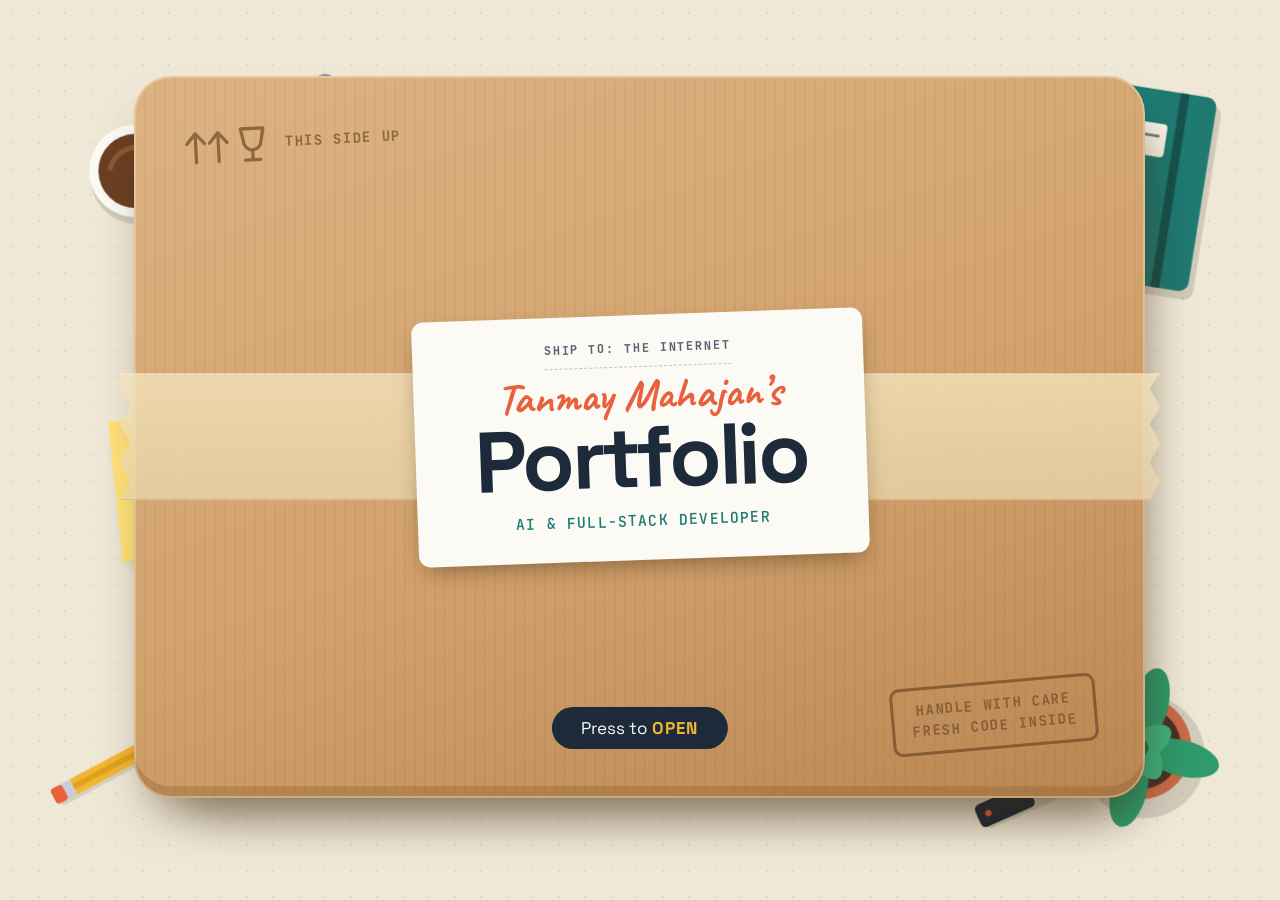
==== commit 1b58c58d: "Bigger box and fuller tray; replace pen with a clickable résumé Co-Authored-By: Claude Opus 5.5 <nor" ====
--- a/index.html
+++ b/index.html
@@ -3,8 +3,217 @@
 <head>
   <meta charset="utf-8" />
   <meta name="viewport" content="width=device-width, initial-scale=1" />
-  <title>Tanmay Mahajan — Portfolio Box</title>
-  <meta name="description" content="Tanmay Mahajan, AI and full-stack developer in Mumbai — hackathon winner and Full Stack Developer Intern at THE xDEVS. Open the box to explore projects, hackathon wins, experience and skills." />
+  <title>Tanmay Mahajan — Software Engineer, AI &amp; Full-Stack Developer | Portfolio</title>
+  <meta name="description" content="Tanmay Mahajan is a software engineer and AI / full-stack developer in Mumbai: Computer Engineering student at Fr. CRCE, Full Stack Developer Intern at THE xDEVS and hackathon winner. See projects, experience and skills." />
+  <meta name="google-site-verification" content="-PYN0OJBVq-ACpPp6_jVsG3wFO40rVyxpZOOUWoghC4" />
+  <meta name="author" content="Tanmay Mahajan" />
+  <meta name="robots" content="index, follow, max-image-preview:large" />
+  <link rel="canonical" href="https://tanmay.devs.surf/" />
+
+  <meta property="og:type" content="profile" />
+  <meta property="og:site_name" content="Tanmay Mahajan" />
+  <meta property="og:title" content="Tanmay Mahajan — Software Engineer, AI &amp; Full-Stack Developer" />
+  <meta property="og:description" content="Portfolio of Tanmay Mahajan: AI and full-stack projects, hackathon wins, experience and skills." />
+  <meta property="og:url" content="https://tanmay.devs.surf/" />
+  <meta property="og:image" content="https://tanmay.devs.surf/assets/og.jpg" />
+  <meta property="og:image:width" content="1200" />
+  <meta property="og:image:height" content="630" />
+  <meta property="og:image:alt" content="Tanmay Mahajan — Software Engineer, AI and Full-Stack Developer" />
+  <meta property="og:locale" content="en_IN" />
+  <meta property="profile:first_name" content="Tanmay" />
+  <meta property="profile:last_name" content="Mahajan" />
+  <meta name="twitter:card" content="summary_large_image" />
+  <meta name="twitter:title" content="Tanmay Mahajan — Software Engineer, AI &amp; Full-Stack Developer" />
+  <meta name="twitter:description" content="Portfolio of Tanmay Mahajan: AI and full-stack projects, hackathon wins, experience and skills." />
+  <meta name="twitter:image" content="https://tanmay.devs.surf/assets/og.jpg" />
+  <meta name="theme-color" content="#e9e2cf" />
+
+  <!-- seo:jsonld -->
+  <script type="application/ld+json">
+{
+  "@context": "https://schema.org",
+  "@graph": [
+    {
+      "@type": "WebSite",
+      "@id": "https://tanmay.devs.surf/#website",
+      "url": "https://tanmay.devs.surf/",
+      "name": "Tanmay Mahajan",
+      "alternateName": "Tanmay Mahajan Portfolio",
+      "inLanguage": "en",
+      "publisher": {
+        "@id": "https://tanmay.devs.surf/#person"
+      }
+    },
+    {
+      "@type": "ProfilePage",
+      "@id": "https://tanmay.devs.surf/#profilepage",
+      "url": "https://tanmay.devs.surf/",
+      "name": "Tanmay Mahajan — Software Engineer, AI & Full-Stack Developer",
+      "isPartOf": {
+        "@id": "https://tanmay.devs.surf/#website"
+      },
+      "mainEntity": {
+        "@id": "https://tanmay.devs.surf/#person"
+      },
+      "dateModified": "2026-11-21"
+    },
+    {
+      "@type": "Person",
+      "@id": "https://tanmay.devs.surf/#person",
+      "name": "Tanmay Mahajan",
+      "givenName": "Tanmay",
+      "familyName": "Mahajan",
+      "url": "https://tanmay.devs.surf/",
+      "image": "https://tanmay.devs.surf/assets/me.jpg",
+      "email": "mailto:tanmay261006@gmail.com",
+      "jobTitle": "Full Stack Developer Intern",
+      "description": "Software Engineer, AI & Full-Stack Developer; Computer Engineering student at Fr. Conceicao Rodrigues College of Engineering, Mumbai.",
+      "worksFor": {
+        "@type": "Organization",
+        "name": "THE xDEVS",
+        "url": "https://www.linkedin.com/company/the-xdevs/"
+      },
+      "affiliation": {
+        "@type": "Organization",
+        "name": "TEDxCRCE",
+        "url": "https://www.linkedin.com/company/tedxcrce/"
+      },
+      "alumniOf": [
+        {
+          "@type": "CollegeOrUniversity",
+          "name": "Fr. Conceicao Rodrigues College of Engineering",
+          "url": "https://frcrce.ac.in/"
+        },
+        {
+          "@type": "School",
+          "name": "St. Xavier's International School & Jr College"
+        }
+      ],
+      "homeLocation": {
+        "@type": "Place",
+        "name": "Mumbai, Maharashtra, India"
+      },
+      "address": {
+        "@type": "PostalAddress",
+        "addressLocality": "Mumbai",
+        "addressRegion": "Maharashtra",
+        "addressCountry": "IN"
+      },
+      "knowsLanguage": [
+        "English",
+        "Hindi",
+        "Marathi",
+        "Sanskrit"
+      ],
+      "knowsAbout": [
+        "Software engineering",
+        "Full-stack development",
+        "Artificial intelligence",
+        "C",
+        "C++",
+        "Java",
+        "Python",
+        "JavaScript",
+        "Dart",
+        "MERN stack",
+        "Next.js",
+        "FastAPI",
+        "Flutter",
+        "REST APIs",
+        "LLM APIs (Gemini, Claude)",
+        "AI agent workflows",
+        "Machine learning",
+        "AWS cloud architecting",
+        "Google Cloud"
+      ],
+      "award": [
+        "1st Place — CODEISSANCE 2026, TSEC Codestorm",
+        "Top 4 Finalist — IIT Hyderabad AI Hackathon",
+        "Finalist — SPIT Airavat 3.0",
+        "Grand Finale Finalist — Bit N Build ’26",
+        "Visa 24hr AI Hackathon — IIT Madras"
+      ],
+      "hasCredential": [
+        {
+          "@type": "EducationalOccupationalCredential",
+          "name": "Google Cloud Engineering Certificate",
+          "credentialCategory": "certificate",
+          "recognizedBy": {
+            "@type": "Organization",
+            "name": "Google"
+          },
+          "url": "https://www.credly.com/badges/dce1b63a-8854-475b-be57-c53f3a7a40ef/linked_in_profile"
+        },
+        {
+          "@type": "EducationalOccupationalCredential",
+          "name": "AWS Academy Graduate — Cloud Architecting",
+          "credentialCategory": "certificate",
+          "recognizedBy": {
+            "@type": "Organization",
+            "name": "Amazon Web Services"
+          },
+          "url": "https://www.credly.com/badges/d591a997-7c9f-40eb-8bc4-7fd58229d11d/linked_in_profile"
+        },
+        {
+          "@type": "EducationalOccupationalCredential",
+          "name": "Data Analytics Job Simulation",
+          "credentialCategory": "certificate",
+          "recognizedBy": {
+            "@type": "Organization",
+            "name": "Deloitte Australia · Forage"
+          },
+          "url": "https://forage-uploads-prod.s3.amazonaws.com/completion-certificates/9PBTqmSxAf6zZTseP/io9DzWKe3PTsiS6GG_9PBTqmSxAf6zZTseP_QarCZFQEKrnwwJ6Q3_1751643421900_completion_certificate.pdf"
+        },
+        {
+          "@type": "EducationalOccupationalCredential",
+          "name": "Cyber Job Simulation",
+          "credentialCategory": "certificate",
+          "recognizedBy": {
+            "@type": "Organization",
+            "name": "Deloitte Australia · Forage"
+          },
+          "url": "https://forage-uploads-prod.s3.amazonaws.com/completion-certificates/9PBTqmSxAf6zZTseP/E9pA6qsdbeyEkp3ti_9PBTqmSxAf6zZTseP_QarCZFQEKrnwwJ6Q3_1751306194128_completion_certificate.pdf"
+        },
+        {
+          "@type": "EducationalOccupationalCredential",
+          "name": "Introduction to Generative AI",
+          "credentialCategory": "certificate",
+          "recognizedBy": {
+            "@type": "Organization",
+            "name": "Google Cloud Skills Boost"
+          },
+          "url": "https://www.cloudskillsboost.google/public_profiles/90940190-f7e6-4ac6-807f-bee8d645b695/badges/16419714"
+        },
+        {
+          "@type": "EducationalOccupationalCredential",
+          "name": "Introduction to Large Language Models",
+          "credentialCategory": "certificate",
+          "recognizedBy": {
+            "@type": "Organization",
+            "name": "Google Cloud Skills Boost"
+          },
+          "url": "https://www.cloudskillsboost.google/public_profiles/90940190-f7e6-4ac6-807f-bee8d645b695/badges/16419994"
+        },
+        {
+          "@type": "EducationalOccupationalCredential",
+          "name": "Introduction to Responsible AI",
+          "credentialCategory": "certificate",
+          "recognizedBy": {
+            "@type": "Organization",
+            "name": "Google Cloud Skills Boost"
+          },
+          "url": "https://www.cloudskillsboost.google/public_profiles/90940190-f7e6-4ac6-807f-bee8d645b695/badges/16420070"
+        }
+      ],
+      "sameAs": [
+        "https://www.linkedin.com/in/tanmay-mahajan-220ab826b/",
+        "https://github.com/TanmayMahajan26"
+      ]
+    }
+  ]
+}
+  </script>
+    <!-- /seo:jsonld -->
   <link rel="icon" href="data:image/svg+xml,%3Csvg xmlns='http://www.w3.org/2000/svg' viewBox='0 0 32 32'%3E%3Crect x='3' y='8' width='26' height='20' rx='3' fill='%23d2a26d'/%3E%3Crect x='3' y='8' width='26' height='6' rx='2' fill='%23b98652'/%3E%3Crect x='13' y='8' width='6' height='20' fill='%23f0dfb8'/%3E%3C/svg%3E" />
   <link rel="preconnect" href="https://fonts.googleapis.com" />
   <link rel="preconnect" href="https://fonts.gstatic.com" crossorigin />
@@ -32,26 +241,49 @@
   <!-- ================= DESK SCENE ================= -->
   <main class="scene" id="scene">
 
+    <!-- Text summary for search engines and screen readers, generated from data.js
+         by tools/build-seo.mjs. Do not edit by hand. -->
+    <!-- seo:summary -->
+    <header class="sr-only">
+      <h1>Tanmay Mahajan — Software Engineer, AI &amp; Full-Stack Developer</h1>
+      <p>Tanmay Mahajan is a software engineer and AI / full-stack developer based in Mumbai, India. Tanmay is studying B.E. Computer Engineering at Fr. Conceicao Rodrigues College of Engineering (Fr. CRCE, 2024 – 2028), works as a Full Stack Developer Intern at THE xDEVS, and is Executive Producer of TEDxCRCE.</p>
+      <p>Tanmay builds AI products end to end: financial data platforms, risk-aware systems and tooling for AI agents. Most of them started at hackathons, including Nexus360, which won 1st place at CODEISSANCE 2026 (TSEC Codestorm). <a href="about/">More about Tanmay Mahajan</a>.</p>
+      <h2>Projects by Tanmay Mahajan</h2>
+      <ul>
+        <li><a href="projects/nexus360/">Nexus360</a> — AI identity resolution and Customer 360 platform. 1st Place · CODEISSANCE 2026.</li>
+        <li><a href="projects/synapse/">SYNAPSE</a> — Compiler and observability platform for AI agent workflows. 3.2x faster · 31% cheaper.</li>
+        <li><a href="projects/wellsync/">WellSync AI</a> — Full-stack health platform with live AI agents. Top 4 Finalist · IIT Hyderabad.</li>
+        <li><a href="projects/justicegrid/">JusticeGrid</a> — AI legal intelligence for India’s undertrial prisoner crisis. Finalist · SPIT Airavat 3.0.</li>
+        <li><a href="projects/zenthera/">Zenthera</a> — High-speed antimicrobial resistance prediction pipeline. Published paper.</li>
+        <li><a href="projects/fra-tracker/">FRA Tracker</a> — Forest Rights Act monitoring system (Smart India Hackathon). SIH.</li>
+      </ul>
+      <h2>Skills</h2>
+      <p>C, C++, Java, Python, JavaScript, Dart, MERN stack, Next.js, FastAPI, Flutter, REST APIs, LLM APIs (Gemini, Claude), AI agent workflows, Machine learning, AWS cloud architecting and Google Cloud.</p>
+      <h2>Contact Tanmay Mahajan</h2>
+      <p>Email <a href="mailto:tanmay261006@gmail.com">tanmay261006@gmail.com</a>, or find Tanmay on <a href="https://www.linkedin.com/in/tanmay-mahajan-220ab826b/" rel="me">LinkedIn</a> and <a href="https://github.com/TanmayMahajan26" rel="me">GitHub</a>. <a href="assets/Tanmay_Mahajan_Resume_MS.pdf">Download résumé (PDF)</a>.</p>
+    </header>
+    <!-- /seo:summary -->
+
     <!-- desk clutter (decorative) -->
-    <div class="desk-item mug" style="--d:14" aria-hidden="true">
+    <div class="desk-item mug" aria-hidden="true">
       <svg viewBox="0 0 140 120"><ellipse cx="62" cy="68" rx="50" ry="46" fill="rgba(0,0,0,.12)"/><path d="M100 44c22-4 32 8 30 20s-14 20-32 14" fill="none" stroke="#fbfaf5" stroke-width="11" stroke-linecap="round"/><circle cx="58" cy="60" r="46" fill="#fbfaf5"/><circle cx="58" cy="60" r="37" fill="#6b3f22"/><path d="M34 52c6-12 20-18 34-14" fill="none" stroke="#8d5a36" stroke-width="5" stroke-linecap="round"/></svg>
     </div>
-    <div class="desk-item notebook" style="--d:9" aria-hidden="true">
+    <div class="desk-item notebook" aria-hidden="true">
       <svg viewBox="0 0 170 220"><rect x="12" y="14" width="150" height="200" rx="10" fill="rgba(0,0,0,.13)"/><rect x="6" y="6" width="150" height="200" rx="10" fill="#1f7a72"/><rect x="6" y="6" width="22" height="200" rx="8" fill="#17605a"/><rect x="118" y="6" width="9" height="200" fill="#12322f" opacity=".55"/><rect x="48" y="40" width="62" height="34" rx="4" fill="#f6f1e2"/><path d="M56 53h46M56 62h30" stroke="#1c2a3a" stroke-width="3" stroke-linecap="round" opacity=".6"/></svg>
     </div>
-    <div class="desk-item pencil" style="--d:20" aria-hidden="true">
+    <div class="desk-item pencil" aria-hidden="true">
       <svg viewBox="0 0 260 30"><rect x="6" y="9" width="250" height="18" rx="4" fill="rgba(0,0,0,.1)"/><rect x="26" y="5" width="186" height="18" fill="#f2b632"/><rect x="26" y="11" width="186" height="6" fill="#dfa21f"/><path d="M212 5l34 9-34 9z" fill="#ecd3ae"/><path d="M236 11.300l10 2.700-10 2.700z" fill="#1c2a3a"/><rect x="14" y="5" width="12" height="18" fill="#c9ced6"/><rect x="2" y="5" width="14" height="18" rx="4" fill="#e8603c"/></svg>
     </div>
-    <div class="desk-item sticky" style="--d:12" aria-hidden="true">
+    <div class="desk-item sticky" aria-hidden="true">
       <div class="sticky__paper">ship it,<br />then polish ✦</div>
     </div>
-    <div class="desk-item plant" style="--d:7" aria-hidden="true">
+    <div class="desk-item plant" aria-hidden="true">
       <svg viewBox="0 0 180 180"><circle cx="96" cy="98" r="62" fill="rgba(0,0,0,.12)"/><circle cx="90" cy="90" r="52" fill="#c96b45"/><circle cx="90" cy="90" r="42" fill="#4a3324"/><g fill="#2f9a6b"><ellipse cx="90" cy="46" rx="18" ry="38"/><ellipse cx="90" cy="134" rx="18" ry="38"/><ellipse cx="46" cy="90" rx="38" ry="18"/><ellipse cx="134" cy="90" rx="38" ry="18"/></g><g fill="#3fb37f"><ellipse cx="90" cy="90" rx="16" ry="36" transform="rotate(45 90 90)"/><ellipse cx="90" cy="90" rx="16" ry="36" transform="rotate(-45 90 90)"/></g><circle cx="90" cy="90" r="9" fill="#256f4e"/></svg>
     </div>
-    <div class="desk-item usb" style="--d:24" aria-hidden="true">
+    <div class="desk-item usb" aria-hidden="true">
       <svg viewBox="0 0 110 44"><rect x="8" y="10" width="98" height="30" rx="6" fill="rgba(0,0,0,.1)"/><rect x="2" y="6" width="72" height="30" rx="7" fill="#1c2a3a"/><rect x="74" y="11" width="30" height="20" fill="#c9ced6"/><rect x="84" y="15" width="8" height="5" fill="#8b95a1"/><rect x="84" y="23" width="8" height="5" fill="#8b95a1"/><circle cx="16" cy="21" r="4" fill="#e8603c"/></svg>
     </div>
-    <div class="desk-item clip" style="--d:26" aria-hidden="true">
+    <div class="desk-item clip" aria-hidden="true">
       <svg viewBox="0 0 80 34"><path d="M14 17h46a9 9 0 0 0 0-18H16a14 14 0 0 0 0 28h50" transform="translate(4 4)" fill="none" stroke="#8b95a1" stroke-width="3.500" stroke-linecap="round"/></svg>
     </div>
 
@@ -62,30 +294,13 @@
 
         <!-- tray: what's inside -->
         <div class="tray" id="tray">
-          <button class="obj" data-open="projects" style="--i:0; --tilt:-3deg">
-            <svg viewBox="0 0 120 100" aria-hidden="true"><ellipse cx="60" cy="88" rx="52" ry="7" fill="rgba(0,0,0,.2)"/><rect x="22" y="10" width="76" height="54" rx="5" fill="#1c2a3a"/><rect x="27" y="15" width="66" height="44" rx="2" fill="#0f1b28"/><g stroke-width="3.500" stroke-linecap="round"><path d="M33 24h16" stroke="#e8603c"/><path d="M54 24h22" stroke="#7fd1c7"/><path d="M38 32h28" stroke="#f2b632"/><path d="M38 40h14" stroke="#7fd1c7"/><path d="M57 40h24" stroke="#e9e4d4"/><path d="M33 48h20" stroke="#e8603c"/></g><path d="M8 68h104l-7 13a6 6 0 0 1-5 3H20a6 6 0 0 1-5-3z" fill="#d5d9df"/><rect x="48" y="68" width="24" height="4" rx="2" fill="#9aa3ae"/></svg>
-            <span class="obj__tag">Projects</span>
-          </button>
-          <button class="obj" data-open="awards" style="--i:1; --tilt:4deg">
-            <svg viewBox="0 0 120 100" aria-hidden="true"><ellipse cx="60" cy="90" rx="34" ry="6" fill="rgba(0,0,0,.2)"/><g fill="none" stroke="#dfa21f" stroke-width="6" stroke-linecap="round"><path d="M40 16H26c0 14 6 22 17 25"/><path d="M80 16h14c0 14-6 22-17 25"/></g><path d="M38 8h44v24c0 15-9 25-22 25S38 47 38 32z" fill="#f2b632"/><path d="M46 12h8v22c0 8 2 13 5 17-8-2-13-9-13-19z" fill="#f8cf63"/><rect x="55" y="56" width="10" height="16" fill="#dfa21f"/><rect x="40" y="72" width="40" height="13" rx="3" fill="#7a4d27"/><rect x="50" y="76" width="20" height="5" rx="1.500" fill="#f2b632"/><path d="M60 19l3.500 7.200 7.900 1.100-5.700 5.600 1.300 7.900-7-3.700-7 3.700 1.300-7.900-5.700-5.600 7.900-1.100z" fill="#fff6d8"/></svg>
-            <span class="obj__tag">Hackathons</span>
-          </button>
-          <button class="obj" data-open="about" style="--i:2; --tilt:-5deg">
-            <svg viewBox="0 0 120 100" aria-hidden="true"><ellipse cx="62" cy="92" rx="34" ry="5" fill="rgba(0,0,0,.2)"/><path d="M48 0l10 22M72 0L62 22" stroke="#e8603c" stroke-width="6"/><rect x="28" y="18" width="64" height="72" rx="7" fill="#fbfaf5"/><rect x="28" y="18" width="64" height="18" rx="7" fill="#1f7a72"/><rect x="28" y="29" width="64" height="7" fill="#1f7a72"/><rect x="52" y="23" width="16" height="5" rx="2.500" fill="#12322f"/><circle cx="48" cy="56" r="11" fill="#f2b632"/><circle cx="48" cy="53" r="4.500" fill="#1c2a3a"/><path d="M40 63c2-6 14-6 16 0" fill="#1c2a3a"/><g stroke="#1c2a3a" stroke-width="3.500" stroke-linecap="round"><path d="M66 50h18" /><path d="M66 59h13" opacity=".45"/><path d="M38 76h44" opacity=".45"/><path d="M38 83h28" opacity=".25"/></g></svg>
-            <span class="obj__tag">About me</span>
-          </button>
-          <button class="obj" data-open="experience" style="--i:3; --tilt:5deg">
-            <svg viewBox="0 0 120 100" aria-hidden="true"><ellipse cx="60" cy="92" rx="46" ry="5" fill="rgba(0,0,0,.2)"/><rect x="16" y="40" width="88" height="50" rx="6" fill="#1c2a3a"/><g transform="rotate(-10 16 38)"><rect x="14" y="20" width="90" height="17" rx="3" fill="#1c2a3a"/><g fill="#fbfaf5"><path d="M24 20h13l-8 17H16z"/><path d="M50 20h13l-8 17H42z"/><path d="M76 20h13l-8 17H68z"/></g></g><g stroke="#fbfaf5" stroke-width="3" stroke-linecap="round" opacity=".85"><path d="M26 54h34"/><path d="M26 65h50" opacity=".55"/><path d="M26 76h24" opacity=".55"/></g><circle cx="88" cy="74" r="7" fill="#e8603c"/></svg>
-            <span class="obj__tag">Experience</span>
-          </button>
-          <button class="obj" data-open="skills" style="--i:4; --tilt:-4deg">
-            <svg viewBox="0 0 120 100" aria-hidden="true"><ellipse cx="60" cy="92" rx="48" ry="5" fill="rgba(0,0,0,.2)"/><rect x="10" y="12" width="100" height="76" rx="10" fill="#2a3b4f"/><g font-family="JetBrains Mono, monospace" font-weight="700" font-size="13" text-anchor="middle"><rect x="18" y="19" width="40" height="29" rx="6" fill="#e8603c"/><rect x="18" y="19" width="40" height="24" rx="6" fill="#f27c5b"/><text x="38" y="36" fill="#fff">&lt;/&gt;</text><rect x="62" y="19" width="40" height="29" rx="6" fill="#cfc8b4"/><rect x="62" y="19" width="40" height="24" rx="6" fill="#fbfaf5"/><text x="82" y="36" fill="#1c2a3a">{ }</text><rect x="18" y="52" width="40" height="29" rx="6" fill="#cfc8b4"/><rect x="18" y="52" width="40" height="24" rx="6" fill="#fbfaf5"/><text x="38" y="69" fill="#1c2a3a">AI</text><rect x="62" y="52" width="40" height="29" rx="6" fill="#17605a"/><rect x="62" y="52" width="40" height="24" rx="6" fill="#1f7a72"/><text x="82" y="69" fill="#fff">py</text></g></svg>
-            <span class="obj__tag">Skills</span>
-          </button>
-          <button class="obj" data-open="contact" style="--i:5; --tilt:3deg">
-            <svg viewBox="0 0 120 100" aria-hidden="true"><ellipse cx="60" cy="92" rx="48" ry="5" fill="rgba(0,0,0,.2)"/><rect x="12" y="22" width="96" height="64" rx="7" fill="#fbfaf5"/><path d="M12 80l34-28M108 80L74 52" stroke="#d8d2c0" stroke-width="3" stroke-linecap="round"/><path d="M12 29a7 7 0 0 1 7-7h82a7 7 0 0 1 7 7L66 60a10 10 0 0 1-12 0z" fill="#ece6d4"/><circle cx="60" cy="56" r="12" fill="#e8603c"/><text x="60" y="61.500" font-family="JetBrains Mono, monospace" font-weight="700" font-size="15" fill="#fff" text-anchor="middle">@</text><g fill="#1f7a72"><rect x="86" y="68" width="14" height="11" rx="1.500"/></g></svg>
-            <span class="obj__tag">Contact</span>
-          </button>
+          <button class="obj obj--projects" data-open="projects" data-art="tablet" style="--i:0"><span class="obj__art"></span><span class="obj__label"><b>Projects</b><small data-count="projects">6 projects</small></span></button>
+          <button class="obj obj--awards" data-open="awards" data-art="medal" style="--i:1"><span class="obj__art"></span><span class="obj__label"><b>Hackathons</b><small data-count="awards">5 events</small></span></button>
+          <button class="obj obj--about" data-open="about" data-art="badge" style="--i:2"><span class="obj__art"></span><span class="obj__label"><b>About me</b><small>Who I am</small></span></button>
+          <button class="obj obj--contact" data-open="contact" data-art="phone" style="--i:3"><span class="obj__art"></span><span class="obj__label"><b>Contact</b><small>Say hello</small></span></button>
+          <button class="obj obj--experience" data-open="experience" data-art="clapper" style="--i:4"><span class="obj__art"></span><span class="obj__label"><b>Experience</b><small data-count="experience">4 roles</small></span></button>
+          <button class="obj obj--skills" data-open="skills" data-art="keys" style="--i:5"><span class="obj__art"></span><span class="obj__label"><b>Skills</b><small>Stack &amp; tools</small></span></button>
+          <a class="obj obj--resume" href="assets/Tanmay_Mahajan_Resume_MS.pdf" target="_blank" rel="noopener" data-art="resume" style="--i:6"><span class="obj__art"></span><span class="obj__label"><b>Résumé</b><small>Open PDF</small></span></a>
         </div>
 
         <!-- lid -->
@@ -118,17 +333,18 @@
       <button class="sheet__close" id="sheetClose" aria-label="Close">
         <svg viewBox="0 0 20 20" width="16" height="16" fill="none" stroke="currentColor" stroke-width="2.400" stroke-linecap="round"><path d="M4 4l12 12M16 4L4 16"/></svg>
       </button>
-      <div class="sheet__body" id="sheetBody"></div>
+      <div class="sheet__body" id="sheetBody" tabindex="-1"></div>
     </section>
   </div>
 
   <noscript>
     <div class="noscript">
-      <h1>Tanmay Mahajan — AI &amp; Full-Stack Developer</h1>
+      <p><b>Tanmay Mahajan — Software Engineer, AI &amp; Full-Stack Developer</b></p>
       <p>This portfolio needs JavaScript to open the box. Reach me at <a href="mailto:tanmay261006@gmail.com">tanmay261006@gmail.com</a>, on <a href="https://github.com/TanmayMahajan26">GitHub</a> or <a href="https://www.linkedin.com/in/tanmay-mahajan-220ab826b/">LinkedIn</a>.</p>
     </div>
   </noscript>
 
+  <script src="data.js"></script>
   <script src="script.js"></script>
 </body>
 </html>
--- a/style.css
+++ b/style.css
@@ -40,6 +40,18 @@
   font-family: var(--body);
   color: var(--ink);
   -webkit-font-smoothing: antialiased;
+}
+
+.sr-only {
+  position: absolute;
+  width: 1px;
+  height: 1px;
+  margin: -1px;
+  padding: 0;
+  overflow: hidden;
+  clip-path: inset(50%);
+  white-space: nowrap;
+  border: 0;
 }
 
 button {
@@ -120,6 +132,9 @@
   top: calc(100% + 10px);
   right: -20px;
   min-width: 250px;
+  max-height: calc(100dvh - 80px);
+  overflow-y: auto;
+  overscroll-behavior: contain;
   padding: 8px;
   background: var(--paper);
   border: 1px solid var(--line);
@@ -171,15 +186,14 @@
   display: grid;
   place-items: center;
   overflow: hidden;
-  --mx: 0;
-  --my: 0;
+  padding-top: 64px;
 }
 
 .desk-item {
   position: absolute;
   z-index: 0;
-  transform: translate(calc(var(--mx) * var(--d) * 1px), calc(var(--my) * var(--d) * 1px)) rotate(var(--r, 0deg));
-  transition: transform 0.8s var(--soft);
+  transform: translate(var(--px, 0px), var(--py, 0px)) rotate(calc(var(--r, 0deg) + var(--pr, 0deg)));
+  transition: transform 0.9s var(--soft);
   will-change: transform;
 }
 
@@ -221,7 +235,7 @@
 
 .box {
   position: relative;
-  width: min(86vw, 760px, calc((100dvh - 220px) * 1.42));
+  width: min(90vw, 1120px, calc((100dvh - 210px) * 1.42));
   aspect-ratio: 142 / 100;
   container-type: inline-size;
   animation: box-drop 0.9s var(--spring) both;
@@ -240,80 +254,122 @@
   filter: blur(22px);
 }
 
-/* tray */
+/* tray: dark foam insert inside the cardboard rim */
 .tray {
   position: absolute;
   inset: 0;
-  display: grid;
-  grid-template-columns: repeat(3, 1fr);
-  grid-template-rows: repeat(2, 1fr);
-  gap: 1.500cqw;
-  padding: 3cqw;
+  overflow: hidden;
   border: 2.600cqw solid var(--card);
   border-radius: 3.400cqw;
   background:
-    repeating-linear-gradient(90deg, rgba(0, 0, 0, 0.035) 0 2px, transparent 2px 9px),
-    var(--card-in);
+    radial-gradient(120% 90% at 28% 18%, rgba(255, 255, 255, 0.07), transparent 60%),
+    url("data:image/svg+xml,%3Csvg xmlns='http://www.w3.org/2000/svg' width='180' height='180'%3E%3Cfilter id='n'%3E%3CfeTurbulence type='fractalNoise' baseFrequency='.85' numOctaves='2' stitchTiles='stitch'/%3E%3CfeColorMatrix values='0 0 0 0 1 0 0 0 0 1 0 0 0 0 1 0 0 0 .55 0'/%3E%3C/filter%3E%3Crect width='100%25' height='100%25' filter='url(%23n)' opacity='.09'/%3E%3C/svg%3E"),
+    #25282e;
   box-shadow:
-    inset 0 0 0 2px rgba(0, 0, 0, 0.08),
-    inset 0 5cqw 6cqw -3cqw rgba(40, 22, 5, 0.55),
+    inset 0 0 0 2px rgba(0, 0, 0, 0.3),
+    inset 0 2.400cqw 4cqw -1cqw rgba(0, 0, 0, 0.65),
     0 0 0 2px var(--card-lo);
 }
 
 .obj {
-  position: relative;
-  display: grid;
-  place-items: center;
-  align-content: center;
-  gap: 0.600cqw;
-  border-radius: 2cqw;
+  position: absolute;
+  left: var(--x);
+  top: var(--y);
+  width: var(--w);
+  z-index: var(--z, 1);
+  border-radius: 1.200cqw;
   opacity: 0;
-  transform: translateY(6cqw) scale(0.5) rotate(calc(var(--tilt) * -3));
-  transition:
-    opacity 0.3s,
-    transform 0.6s var(--spring),
-    background-color 0.25s;
+  transform: translateY(5cqw) rotate(calc(var(--r) * 2.5)) scale(0.92);
+  transition: opacity 0.35s, transform 0.75s var(--spring);
   pointer-events: none;
-}
-
-.obj svg {
-  width: 68%;
-  height: auto;
-  filter: drop-shadow(0 0.800cqw 0.800cqw rgba(30, 15, 0, 0.35));
-  transition: transform 0.45s var(--spring), filter 0.3s;
-}
-
-.obj__tag {
-  padding: 0.300cqw 1.700cqw 0.500cqw;
-  background: var(--paper);
-  border-radius: 0.700cqw;
-  box-shadow: 0 0.400cqw 0.800cqw rgba(30, 15, 0, 0.3);
-  font-family: var(--hand);
-  font-weight: 700;
-  font-size: clamp(15px, 3.300cqw, 26px);
-  line-height: 1.15;
-  transform: rotate(var(--tilt));
-  transition: transform 0.45s var(--spring), background-color 0.25s, color 0.25s;
 }
 
 .is-open .obj {
   opacity: 1;
-  transform: none;
+  transform: rotate(var(--r));
   pointer-events: auto;
-  transition-delay: calc(0.45s + var(--i) * 0.08s), calc(0.45s + var(--i) * 0.08s), 0s;
-}
-
-.obj:hover, .obj:focus-visible { background: rgba(255, 240, 210, 0.13); }
-
-.obj:hover svg, .obj:focus-visible svg {
-  transform: translateY(-1.600cqw) rotate(var(--tilt)) scale(1.1);
-  filter: drop-shadow(0 2.400cqw 1.600cqw rgba(30, 15, 0, 0.4));
-}
-
-.obj:hover .obj__tag, .obj:focus-visible .obj__tag {
-  background: var(--coral);
+  transition-delay: calc(0.45s + var(--i) * 0.07s);
+}
+
+.obj__art {
+  display: block;
+  filter: drop-shadow(0 0.300cqw 0.300cqw rgba(0, 0, 0, 0.45)) drop-shadow(0 1.400cqw 1.800cqw rgba(0, 0, 0, 0.38));
+  transition: transform 0.45s var(--soft), filter 0.45s var(--soft);
+}
+
+.obj__art svg { display: block; width: 100%; height: auto; overflow: visible; }
+
+.obj__label {
+  position: absolute;
+  inset: 0;
+  display: grid;
+  place-content: center;
+  gap: 0.400cqw;
+  text-align: center;
   color: #fff;
-  transform: rotate(0deg) scale(1.06);
+  pointer-events: none;
+  opacity: 0;
+  transform: translateY(0.600cqw);
+  transition: opacity 0.3s, transform 0.45s var(--soft);
+  text-shadow: 0 0.200cqw 0.600cqw rgba(0, 0, 0, 0.6), 0 0 2.600cqw rgba(0, 0, 0, 0.55);
+  isolation: isolate;
+}
+
+/* soft dark pool behind the words so they read on light objects too */
+.obj__label::before {
+  content: "";
+  position: absolute;
+  inset: 50% 50%;
+  width: 26cqw;
+  height: 13cqw;
+  translate: -50% -50%;
+  z-index: -1;
+  border-radius: 50%;
+  background: radial-gradient(closest-side, rgba(12, 14, 18, 0.7), rgba(12, 14, 18, 0.35) 55%, rgba(12, 14, 18, 0));
+}
+
+.obj__label b {
+  font-family: var(--display);
+  font-weight: 700;
+  font-size: clamp(15px, 3.300cqw, 30px);
+  line-height: 1;
+  letter-spacing: -0.02em;
+}
+
+.obj__label small {
+  font-family: var(--mono);
+  font-size: clamp(9px, 1.250cqw, 12px);
+  font-weight: 700;
+  letter-spacing: 0.14em;
+  text-transform: uppercase;
+  opacity: 0.85;
+}
+
+:is(a, button).obj:hover, :is(a, button).obj:focus-visible { z-index: 10; }
+
+:is(a, button).obj:hover .obj__art, :is(a, button).obj:focus-visible .obj__art {
+  transform: translateY(-1.100cqw) scale(1.035);
+  filter: drop-shadow(0 0.600cqw 0.600cqw rgba(0, 0, 0, 0.35)) drop-shadow(0 3.200cqw 3cqw rgba(0, 0, 0, 0.5)) brightness(0.8);
+}
+
+:is(a, button).obj:hover .obj__label, :is(a, button).obj:focus-visible .obj__label { opacity: 1; transform: translateY(-1.100cqw); }
+
+/* when one object is picked up, the rest dim a little */
+.tray:has(:is(a, button).obj:hover) .obj:not(:hover) .obj__art { filter: drop-shadow(0 0.300cqw 0.300cqw rgba(0, 0, 0, 0.45)) drop-shadow(0 1.400cqw 1.800cqw rgba(0, 0, 0, 0.38)) brightness(0.72); }
+
+/* layout — landscape box */
+.obj--projects   { --x: 2%;  --y: 3%;  --w: 47%; --r: -5deg; --z: 2; }
+.obj--awards     { --x: 47%; --y: 1%;  --w: 16%; --r: -14deg; --z: 1; }
+.obj--about      { --x: 54%; --y: 21%; --w: 21%; --r: 7deg;  --z: 4; }
+.obj--contact    { --x: 79%; --y: 3%;  --w: 16%; --r: 11deg; --z: 2; }
+.obj--experience { --x: 3%;  --y: 55%; --w: 34%; --r: 4deg;  --z: 2; }
+.obj--resume     { --x: 38%; --y: 58%; --w: 20%; --r: -7deg; --z: 5; }
+.obj--skills     { --x: 66%; --y: 59%; --w: 31%; --r: -6deg; --z: 2; }
+
+/* touch screens can't hover: keep the labels visible */
+@media (hover: none) {
+  .obj__label { opacity: 1; transform: none; }
+  .obj__art { filter: drop-shadow(0 0.300cqw 0.300cqw rgba(0, 0, 0, 0.45)) drop-shadow(0 1.400cqw 1.800cqw rgba(0, 0, 0, 0.38)) brightness(0.82); }
 }
 
 /* lid */
@@ -480,6 +536,9 @@
   inset: 0;
   z-index: 10;
   display: grid;
+  /* definite tracks, so the sheet's max-height/width percentages resolve
+     against the viewport instead of its own content */
+  grid-template: minmax(0, 1fr) / minmax(0, 1fr);
   place-items: center;
   padding: clamp(10px, 3vw, 32px);
   background: rgba(22, 28, 36, 0.58);
@@ -537,7 +596,12 @@
 .sheet__close:hover { background: var(--coral); color: #fff; transform: rotate(90deg); }
 
 .sheet__body {
+  flex: 1 1 auto;
+  min-height: 0;
   overflow-y: auto;
+  overflow-x: hidden;
+  -webkit-overflow-scrolling: touch;
+  outline: none;
   padding: clamp(26px, 5vw, 52px) clamp(18px, 5vw, 56px) clamp(24px, 4vw, 44px);
   overscroll-behavior: contain;
 }
@@ -930,14 +994,21 @@
    --------------------------------------------------------- */
 @media (max-width: 640px) and (orientation: portrait) {
   .box {
-    width: min(84vw, calc((100dvh - 230px) * 0.78));
+    width: min(90vw, calc((100dvh - 250px) * 0.78));
     aspect-ratio: 78 / 100;
   }
 
-  .tray { grid-template-columns: repeat(2, 1fr); grid-template-rows: repeat(3, 1fr); padding: 4cqw; border-width: 4cqw; border-radius: 6cqw; }
+  .tray { border-width: 4cqw; border-radius: 6cqw; }
   .lid { border-radius: 6.500cqw; inset: -2.400cqw; }
-  .obj svg { width: 72%; }
-  .obj__tag { font-size: clamp(15px, 5.600cqw, 24px); }
+  .obj__label b { font-size: clamp(14px, 5.6cqw, 24px); }
+  .obj__label small { font-size: clamp(8px, 2.4cqw, 11px); }
+  .obj--projects   { --x: 4%;  --y: 3%;  --w: 62%; --r: -5deg; }
+  .obj--contact    { --x: 70%; --y: 3%;  --w: 25%; --r: 9deg; }
+  .obj--awards     { --x: 4%;  --y: 39%; --w: 28%; --r: -9deg; }
+  .obj--about      { --x: 33%; --y: 36%; --w: 34%; --r: 5deg; }
+  .obj--resume     { --x: 69%; --y: 45%; --w: 26%; --r: 8deg; }
+  .obj--experience { --x: 3%;  --y: 68%; --w: 46%; --r: 4deg; }
+  .obj--skills     { --x: 51%; --y: 73%; --w: 45%; --r: -6deg; }
 
   .lid__tape { height: 22cqw; }
   .lid__label { padding: 4cqw 7cqw 5cqw; }
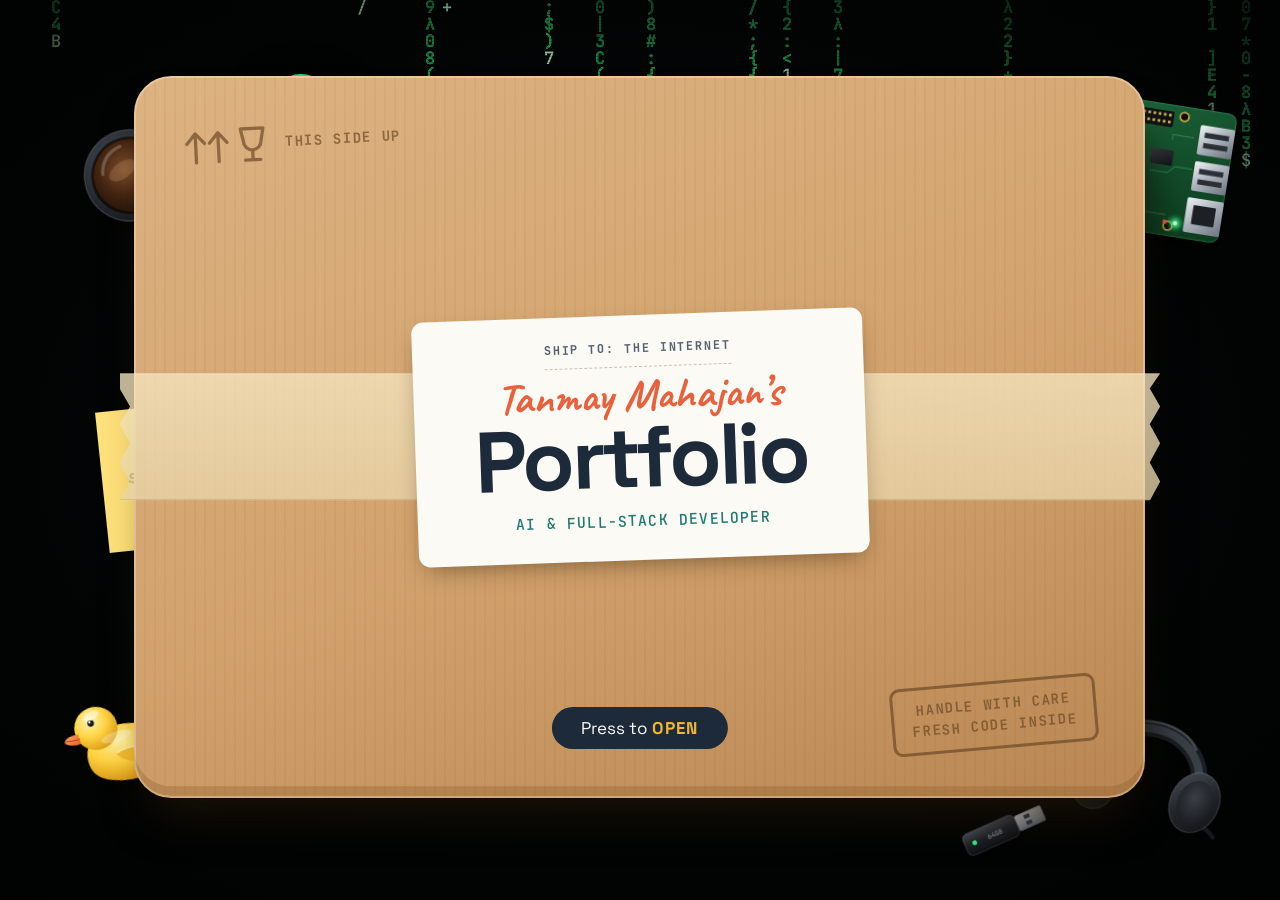
==== commit 562da302: "Hacker-desk theme: green code rain with my name, dark CRT background, new desk objects Co-Authored-B" ====
--- a/index.html
+++ b/index.html
@@ -26,7 +26,7 @@
   <meta name="twitter:title" content="Tanmay Mahajan — Software Engineer, AI &amp; Full-Stack Developer" />
   <meta name="twitter:description" content="Portfolio of Tanmay Mahajan: AI and full-stack projects, hackathon wins, experience and skills." />
   <meta name="twitter:image" content="https://tanmay.devs.surf/assets/og.jpg" />
-  <meta name="theme-color" content="#e9e2cf" />
+  <meta name="theme-color" content="#030806" />
 
   <!-- seo:jsonld -->
   <script type="application/ld+json">
@@ -222,6 +222,10 @@
 </head>
 <body>
 
+  <!-- falling code behind the desk -->
+  <canvas class="rain" id="rain" aria-hidden="true"></canvas>
+  <div class="crt" aria-hidden="true"></div>
+
   <!-- ================= NAV (appears once the box is open) ================= -->
   <nav class="nav" aria-label="Main">
     <button class="nav__brand" id="homeBtn" title="Back to the closed box">Tanmay Mahajan</button>
@@ -264,30 +268,108 @@
     </header>
     <!-- /seo:summary -->
 
-    <!-- desk clutter (decorative) -->
+    <!-- desk clutter (decorative): a hacker's desk -->
     <div class="desk-item mug" aria-hidden="true">
-      <svg viewBox="0 0 140 120"><ellipse cx="62" cy="68" rx="50" ry="46" fill="rgba(0,0,0,.12)"/><path d="M100 44c22-4 32 8 30 20s-14 20-32 14" fill="none" stroke="#fbfaf5" stroke-width="11" stroke-linecap="round"/><circle cx="58" cy="60" r="46" fill="#fbfaf5"/><circle cx="58" cy="60" r="37" fill="#6b3f22"/><path d="M34 52c6-12 20-18 34-14" fill="none" stroke="#8d5a36" stroke-width="5" stroke-linecap="round"/></svg>
-    </div>
-    <div class="desk-item notebook" aria-hidden="true">
-      <svg viewBox="0 0 170 220"><rect x="12" y="14" width="150" height="200" rx="10" fill="rgba(0,0,0,.13)"/><rect x="6" y="6" width="150" height="200" rx="10" fill="#1f7a72"/><rect x="6" y="6" width="22" height="200" rx="8" fill="#17605a"/><rect x="118" y="6" width="9" height="200" fill="#12322f" opacity=".55"/><rect x="48" y="40" width="62" height="34" rx="4" fill="#f6f1e2"/><path d="M56 53h46M56 62h30" stroke="#1c2a3a" stroke-width="3" stroke-linecap="round" opacity=".6"/></svg>
-    </div>
-    <div class="desk-item pencil" aria-hidden="true">
-      <svg viewBox="0 0 260 30"><rect x="6" y="9" width="250" height="18" rx="4" fill="rgba(0,0,0,.1)"/><rect x="26" y="5" width="186" height="18" fill="#f2b632"/><rect x="26" y="11" width="186" height="6" fill="#dfa21f"/><path d="M212 5l34 9-34 9z" fill="#ecd3ae"/><path d="M236 11.300l10 2.700-10 2.700z" fill="#1c2a3a"/><rect x="14" y="5" width="12" height="18" fill="#c9ced6"/><rect x="2" y="5" width="14" height="18" rx="4" fill="#e8603c"/></svg>
+      <svg viewBox="0 0 160 140"><defs>
+        <radialGradient id="mgBody" cx=".38" cy=".32" r=".75"><stop offset="0" stop-color="#454c55"/><stop offset="1" stop-color="#121519"/></radialGradient>
+        <radialGradient id="mgCoffee" cx=".45" cy=".4" r=".65"><stop offset="0" stop-color="#7d4f2c"/><stop offset=".55" stop-color="#432512"/><stop offset="1" stop-color="#1f1009"/></radialGradient></defs>
+        <path d="M116 50c27-7 38 10 34 25s-17 23-36 15" fill="none" stroke="#23272d" stroke-width="13" stroke-linecap="round"/>
+        <path d="M118 47c23-5 32 9 29 21" fill="none" stroke="#5b636e" stroke-width="2.5" stroke-linecap="round" stroke-opacity=".7"/>
+        <circle cx="66" cy="70" r="57" fill="url(#mgBody)"/>
+        <circle cx="66" cy="70" r="57" fill="none" stroke="#6a737f" stroke-opacity=".45" stroke-width="1.5"/>
+        <circle cx="66" cy="70" r="47" fill="url(#mgCoffee)"/>
+        <circle cx="66" cy="70" r="47" fill="none" stroke="#000" stroke-opacity=".55" stroke-width="3.5"/>
+        <ellipse cx="58" cy="62" rx="19" ry="10" transform="rotate(-24 58 62)" fill="#c69062" fill-opacity=".3"/>
+        <path d="M33 62a34 34 0 0 1 28-30" fill="none" stroke="#fff" stroke-opacity=".22" stroke-width="4" stroke-linecap="round"/>
+      </svg>
+    </div>
+    <div class="desk-item board" aria-hidden="true">
+      <svg viewBox="0 0 220 150"><defs>
+        <linearGradient id="pcb" x1="0" y1="0" x2="1" y2="1"><stop offset="0" stop-color="#1f7040"/><stop offset="1" stop-color="#0c3a1e"/></linearGradient>
+        <linearGradient id="pcbChip" x1="0" y1="0" x2="1" y2="1"><stop offset="0" stop-color="#3a3f47"/><stop offset="1" stop-color="#121418"/></linearGradient>
+        <linearGradient id="pcbMetal" x1="0" y1="0" x2="1" y2="1"><stop offset="0" stop-color="#f2f4f6"/><stop offset=".5" stop-color="#a7afb8"/><stop offset="1" stop-color="#6c747d"/></linearGradient>
+        <filter id="pcbGlow" x="-200%" y="-200%" width="500%" height="500%"><feGaussianBlur stdDeviation="3"/></filter></defs>
+        <rect width="220" height="150" rx="10" fill="url(#pcb)"/>
+        <rect x=".75" y=".75" width="218.5" height="148.5" rx="9.25" fill="none" stroke="#5fd08a" stroke-opacity=".25"/>
+        <g fill="none" stroke="#4fbf78" stroke-opacity=".38" stroke-width="1.4">
+          <path d="M20 60h30l10 10v40h40"/><path d="M130 78h20l8-8h20"/><path d="M96 104v22h60"/><path d="M40 120h30l8-8"/><path d="M150 40v-6h24"/><path d="M60 40v14"/>
+        </g>
+        <g fill="#0a0f0c" stroke="#c9a54a" stroke-width="2"><circle cx="12" cy="12" r="5"/><circle cx="160" cy="12" r="5"/><circle cx="12" cy="138" r="5"/><circle cx="160" cy="138" r="5"/></g>
+        <rect x="24" y="8" width="124" height="18" rx="2" fill="#101311"/>
+        <g fill="#d6b45c"><path d="M28 11h3v3h-3zM34 11h3v3h-3zM40 11h3v3h-3zM46 11h3v3h-3zM52 11h3v3h-3zM58 11h3v3h-3zM64 11h3v3h-3zM70 11h3v3h-3zM76 11h3v3h-3zM82 11h3v3h-3zM88 11h3v3h-3zM94 11h3v3h-3zM100 11h3v3h-3zM106 11h3v3h-3zM112 11h3v3h-3zM118 11h3v3h-3zM124 11h3v3h-3zM130 11h3v3h-3zM136 11h3v3h-3zM142 11h3v3h-3z"/>
+          <path d="M28 19h3v3h-3zM34 19h3v3h-3zM40 19h3v3h-3zM46 19h3v3h-3zM52 19h3v3h-3zM58 19h3v3h-3zM64 19h3v3h-3zM70 19h3v3h-3zM76 19h3v3h-3zM82 19h3v3h-3zM88 19h3v3h-3zM94 19h3v3h-3zM100 19h3v3h-3zM106 19h3v3h-3zM112 19h3v3h-3zM118 19h3v3h-3zM124 19h3v3h-3zM130 19h3v3h-3zM136 19h3v3h-3zM142 19h3v3h-3z"/></g>
+        <rect x="66" y="48" width="54" height="54" rx="4" fill="url(#pcbChip)"/>
+        <rect x="66.5" y="48.5" width="53" height="53" rx="3.5" fill="none" stroke="#fff" stroke-opacity=".12"/>
+        <circle cx="73" cy="55" r="2" fill="#5a616b"/>
+        <text x="93" y="79" text-anchor="middle" font-family="JetBrains Mono, monospace" font-weight="700" font-size="8" fill="#8b939d">ARM64</text>
+        <rect x="128" y="52" width="26" height="18" rx="2" fill="url(#pcbChip)"/>
+        <rect x="30" y="74" width="16" height="10" rx="1.5" fill="#2a2f35"/><rect x="30" y="90" width="10" height="6" rx="1" fill="#c8b07a"/><rect x="46" y="92" width="10" height="6" rx="1" fill="#c8b07a"/>
+        <rect x="180" y="18" width="40" height="34" rx="2" fill="url(#pcbMetal)"/><rect x="186" y="26" width="28" height="6" fill="#2b3036"/><rect x="186" y="38" width="28" height="6" fill="#2b3036"/>
+        <rect x="180" y="60" width="40" height="34" rx="2" fill="url(#pcbMetal)"/><rect x="186" y="68" width="28" height="6" fill="#2b3036"/><rect x="186" y="80" width="28" height="6" fill="#2b3036"/>
+        <rect x="178" y="102" width="42" height="40" rx="2" fill="url(#pcbMetal)"/><rect x="186" y="110" width="26" height="22" rx="1" fill="#1d2126"/>
+        <circle class="led" cx="168" cy="134" r="6" fill="#39ff88" filter="url(#pcbGlow)"/>
+        <circle class="led" cx="168" cy="134" r="2.6" fill="#d8ffe6"/>
+        <circle cx="156" cy="134" r="2.6" fill="#ff5a4e"/>
+      </svg>
+    </div>
+    <div class="desk-item duck" aria-hidden="true">
+      <svg viewBox="0 0 160 140"><defs>
+        <radialGradient id="dkBody" cx=".4" cy=".3" r=".8"><stop offset="0" stop-color="#fff2a6"/><stop offset=".45" stop-color="#ffd23f"/><stop offset="1" stop-color="#d08a0c"/></radialGradient>
+        <radialGradient id="dkHead" cx=".38" cy=".3" r=".8"><stop offset="0" stop-color="#fff4b0"/><stop offset=".5" stop-color="#ffd23f"/><stop offset="1" stop-color="#d69210"/></radialGradient>
+        <linearGradient id="dkBeak" x1="0" y1="0" x2="1" y2="1"><stop offset="0" stop-color="#ffa860"/><stop offset="1" stop-color="#e2602a"/></linearGradient></defs>
+        <path d="M30 92c-4-30 24-48 56-46 30 2 52 8 62 24 6 10-2 20-10 18 2 22-26 38-58 36-30-2-48-12-50-32z" fill="url(#dkBody)"/>
+        <path d="M70 86c14-8 36-8 50 2-10 14-34 18-50-2z" fill="#f0b522" fill-opacity=".8"/>
+        <path d="M72 84c14-6 32-6 44 2" fill="none" stroke="#fff7c8" stroke-opacity=".7" stroke-width="2" stroke-linecap="round"/>
+        <circle cx="48" cy="46" r="30" fill="url(#dkHead)"/>
+        <path d="M22 50c-12 0-20 4-20 8s10 8 22 6z" fill="url(#dkBeak)"/>
+        <path d="M4 57c6 1 12 1 19 0" stroke="#b9461c" stroke-width="1.5" fill="none" stroke-linecap="round"/>
+        <circle cx="42" cy="38" r="4.6" fill="#16181c"/><circle cx="40.6" cy="36.4" r="1.5" fill="#fff"/>
+        <ellipse cx="44" cy="28" rx="12" ry="6" transform="rotate(-20 44 28)" fill="#fff" fill-opacity=".45"/>
+        <ellipse cx="74" cy="62" rx="22" ry="7" transform="rotate(-8 74 62)" fill="#fff" fill-opacity=".28"/>
+      </svg>
     </div>
     <div class="desk-item sticky" aria-hidden="true">
-      <div class="sticky__paper">ship it,<br />then polish ✦</div>
-    </div>
-    <div class="desk-item plant" aria-hidden="true">
-      <svg viewBox="0 0 180 180"><circle cx="96" cy="98" r="62" fill="rgba(0,0,0,.12)"/><circle cx="90" cy="90" r="52" fill="#c96b45"/><circle cx="90" cy="90" r="42" fill="#4a3324"/><g fill="#2f9a6b"><ellipse cx="90" cy="46" rx="18" ry="38"/><ellipse cx="90" cy="134" rx="18" ry="38"/><ellipse cx="46" cy="90" rx="38" ry="18"/><ellipse cx="134" cy="90" rx="38" ry="18"/></g><g fill="#3fb37f"><ellipse cx="90" cy="90" rx="16" ry="36" transform="rotate(45 90 90)"/><ellipse cx="90" cy="90" rx="16" ry="36" transform="rotate(-45 90 90)"/></g><circle cx="90" cy="90" r="9" fill="#256f4e"/></svg>
+      <div class="sticky__paper"><span>// TODO</span>ship it,<br />then polish</div>
+    </div>
+    <div class="desk-item phones" aria-hidden="true">
+      <svg viewBox="0 0 220 190"><defs>
+        <linearGradient id="hpCup" x1="0" y1="0" x2="1" y2="1"><stop offset="0" stop-color="#4a515b"/><stop offset=".5" stop-color="#22262b"/><stop offset="1" stop-color="#0f1114"/></linearGradient>
+        <radialGradient id="hpPad" cx=".45" cy=".4" r=".7"><stop offset="0" stop-color="#3a3f46"/><stop offset="1" stop-color="#16181c"/></radialGradient></defs>
+        <path d="M150 150c18 10 40 4 56 20" fill="none" stroke="#15171a" stroke-width="5" stroke-linecap="round"/>
+        <path d="M46 128C38 34 182 34 174 128" fill="none" stroke="#1b1e22" stroke-width="20" stroke-linecap="round"/>
+        <path d="M46 128C38 34 182 34 174 128" fill="none" stroke="#3a4048" stroke-width="10" stroke-linecap="round"/>
+        <path d="M60 70C82 42 140 42 160 70" fill="none" stroke="#fff" stroke-opacity=".2" stroke-width="3" stroke-linecap="round"/>
+        <g transform="rotate(-12 46 134)"><ellipse cx="46" cy="134" rx="30" ry="38" fill="url(#hpCup)"/><ellipse cx="46" cy="134" rx="21" ry="28" fill="url(#hpPad)"/><ellipse cx="46" cy="134" rx="30" ry="38" fill="none" stroke="#fff" stroke-opacity=".14" stroke-width="1.5"/><circle cx="46" cy="134" r="4" fill="#39ff88" fill-opacity=".9"/></g>
+        <g transform="rotate(12 174 134)"><ellipse cx="174" cy="134" rx="30" ry="38" fill="url(#hpCup)"/><ellipse cx="174" cy="134" rx="21" ry="28" fill="url(#hpPad)"/><ellipse cx="174" cy="134" rx="30" ry="38" fill="none" stroke="#fff" stroke-opacity=".14" stroke-width="1.5"/></g>
+      </svg>
     </div>
     <div class="desk-item usb" aria-hidden="true">
-      <svg viewBox="0 0 110 44"><rect x="8" y="10" width="98" height="30" rx="6" fill="rgba(0,0,0,.1)"/><rect x="2" y="6" width="72" height="30" rx="7" fill="#1c2a3a"/><rect x="74" y="11" width="30" height="20" fill="#c9ced6"/><rect x="84" y="15" width="8" height="5" fill="#8b95a1"/><rect x="84" y="23" width="8" height="5" fill="#8b95a1"/><circle cx="16" cy="21" r="4" fill="#e8603c"/></svg>
-    </div>
-    <div class="desk-item clip" aria-hidden="true">
-      <svg viewBox="0 0 80 34"><path d="M14 17h46a9 9 0 0 0 0-18H16a14 14 0 0 0 0 28h50" transform="translate(4 4)" fill="none" stroke="#8b95a1" stroke-width="3.500" stroke-linecap="round"/></svg>
-    </div>
-
-    <!-- the box -->
+      <svg viewBox="0 0 120 44"><defs>
+        <linearGradient id="usBody" x1="0" y1="0" x2="0" y2="1"><stop offset="0" stop-color="#4a515b"/><stop offset=".5" stop-color="#1f2328"/><stop offset="1" stop-color="#0e1013"/></linearGradient>
+        <linearGradient id="usMetal" x1="0" y1="0" x2="0" y2="1"><stop offset="0" stop-color="#f4f6f8"/><stop offset=".55" stop-color="#a5adb6"/><stop offset="1" stop-color="#6b737c"/></linearGradient></defs>
+        <rect x="2" y="6" width="76" height="32" rx="8" fill="url(#usBody)"/>
+        <rect x="2.75" y="6.75" width="74.5" height="30.5" rx="7.25" fill="none" stroke="#fff" stroke-opacity=".14"/>
+        <rect x="78" y="11" width="38" height="22" rx="2" fill="url(#usMetal)"/>
+        <rect x="90" y="15" width="8" height="5" fill="#3b4148"/><rect x="90" y="24" width="8" height="5" fill="#3b4148"/>
+        <circle class="led" cx="16" cy="22" r="3.2" fill="#39ff88"/>
+        <text x="46" y="26" text-anchor="middle" font-family="JetBrains Mono, monospace" font-weight="700" font-size="9" fill="#8b939d">64GB</text>
+      </svg>
+    </div>
+    <div class="desk-item can" aria-hidden="true">
+      <svg viewBox="0 0 100 100"><defs>
+        <radialGradient id="cnTop" cx=".4" cy=".35" r=".7"><stop offset="0" stop-color="#f5f7f9"/><stop offset=".6" stop-color="#aab2bb"/><stop offset="1" stop-color="#6c747d"/></radialGradient>
+        <linearGradient id="cnRim" x1="0" y1="0" x2="1" y2="1"><stop offset="0" stop-color="#2dfc86"/><stop offset="1" stop-color="#0a6e36"/></linearGradient></defs>
+        <circle cx="50" cy="50" r="47" fill="url(#cnRim)"/>
+        <circle cx="50" cy="50" r="41" fill="url(#cnTop)"/>
+        <circle cx="50" cy="50" r="36" fill="none" stroke="#7d858e" stroke-width="1.5"/>
+        <path d="M38 30c4-6 20-6 24 0l-4 14c-3 4-13 4-16 0z" fill="#20252b"/>
+        <rect x="40" y="46" width="20" height="26" rx="10" fill="#c3cad1" stroke="#7d858e" stroke-width="1.2"/>
+        <circle cx="50" cy="64" r="4" fill="#7d858e"/>
+        <path d="M24 38a30 30 0 0 1 18-16" fill="none" stroke="#fff" stroke-opacity=".7" stroke-width="2.5" stroke-linecap="round"/>
+      </svg>
+    </div>
+
+<!-- the box -->
     <div class="box-wrap">
       <div class="box" id="box">
         <div class="box__shadow"></div>
--- a/style.css
+++ b/style.css
@@ -34,12 +34,31 @@
   margin: 0;
   height: 100%;
   overflow: hidden;
-  background: var(--desk);
-  background-image: radial-gradient(var(--desk-dot) 1.500px, transparent 1.500px);
-  background-size: 26px 26px;
+  background: #030806;
   font-family: var(--body);
   color: var(--ink);
   -webkit-font-smoothing: antialiased;
+}
+
+/* falling code behind everything */
+.rain {
+  position: fixed;
+  inset: 0;
+  z-index: 0;
+  width: 100%;
+  height: 100%;
+  display: block;
+}
+
+/* CRT feel: faint scanlines + vignette, still under the desk objects */
+.crt {
+  position: fixed;
+  inset: 0;
+  z-index: 0;
+  pointer-events: none;
+  background:
+    radial-gradient(ellipse at center, transparent 45%, rgba(0, 0, 0, 0.75) 100%),
+    repeating-linear-gradient(0deg, rgba(0, 0, 0, 0.22) 0 1px, transparent 1px 3px);
 }
 
 .sr-only {
@@ -83,6 +102,8 @@
   padding: 18px clamp(16px, 5vw, 56px);
   font-family: var(--display);
   font-size: 17px;
+  color: #d9ffe6;
+  text-shadow: 0 0 12px rgba(57, 255, 136, 0.25);
   opacity: 0;
   transform: translateY(-10px);
   pointer-events: none;
@@ -116,7 +137,8 @@
   position: absolute;
   left: 0; right: 0; bottom: 0;
   height: 2px;
-  background: var(--coral);
+  background: #39ff88;
+  box-shadow: 0 0 8px rgba(57, 255, 136, 0.7);
   transform: scaleX(0);
   transform-origin: left;
   transition: transform 0.3s var(--soft);
@@ -128,6 +150,8 @@
 .nav__menu { position: relative; }
 
 .dropdown {
+  color: var(--ink);
+  text-shadow: none;
   position: absolute;
   top: calc(100% + 10px);
   right: -20px;
@@ -199,13 +223,18 @@
 
 .desk-item svg { display: block; width: 100%; height: auto; }
 
-.mug      { width: clamp(90px, 11vw, 150px); left: 6%;  top: 12%; --r: -12deg; }
-.notebook { width: clamp(110px, 13vw, 180px); right: 5%; top: 9%;  --r: 9deg; }
-.pencil   { width: clamp(150px, 19vw, 270px); left: 3%;  bottom: 16%; --r: -28deg; }
-.sticky   { left: 9%; top: 46%; --r: -6deg; }
-.plant    { width: clamp(110px, 14vw, 190px); right: 4%; bottom: 7%; --r: 14deg; }
-.usb      { width: clamp(64px, 7vw, 100px); right: 17%; bottom: 9%; --r: -24deg; }
-.clip     { width: clamp(44px, 5vw, 70px);  left: 24%; top: 9%; --r: 30deg; }
+.desk-item svg { filter: drop-shadow(0 4px 4px rgba(0, 0, 0, 0.55)) drop-shadow(0 16px 22px rgba(0, 0, 0, 0.55)); }
+
+.mug    { width: clamp(96px, 10vw, 150px);  left: 6%;   top: 13%;   --r: -12deg; }
+.board  { width: clamp(150px, 15vw, 230px); right: 4%;  top: 11%;   --r: 9deg; }
+.duck   { width: clamp(90px, 9vw, 140px);   left: 5%;   bottom: 12%; --r: -10deg; }
+.sticky { left: 8%; top: 45%; --r: -6deg; }
+.phones { width: clamp(140px, 14vw, 220px); right: 3%;  bottom: 7%; --r: 14deg; }
+.usb    { width: clamp(70px, 7vw, 110px);   right: 18%; bottom: 6%; --r: -24deg; }
+.can    { width: clamp(56px, 5vw, 84px);    left: 21%;  top: 8%;    --r: 0deg; }
+
+.led { animation: led 2.4s steps(1) infinite; }
+@keyframes led { 0%, 62%, 70%, 100% { opacity: 1; } 66% { opacity: 0.15; } 84% { opacity: 0.4; } }
 
 .sticky__paper {
   width: clamp(104px, 11vw, 150px);
@@ -215,13 +244,15 @@
   padding: 10px;
   background: #ffe27a;
   box-shadow: 4px 8px 14px -6px rgba(0, 0, 0, 0.3);
-  font-family: var(--hand);
-  font-weight: 700;
-  font-size: clamp(19px, 2vw, 27px);
-  line-height: 1.05;
+  font-family: var(--mono);
+  font-weight: 700;
+  font-size: clamp(14px, 1.400vw, 19px);
+  line-height: 1.2;
   text-align: center;
-  color: #4b3d10;
-}
+  color: #3a2f08;
+}
+
+.sticky__paper span { display: block; margin-bottom: 4px; font-size: 0.75em; color: #1f7a3c; }
 
 /* ---------------------------------------------------------
    The box
@@ -250,7 +281,7 @@
   position: absolute;
   inset: 4% -2% -5% 2%;
   border-radius: 6cqw;
-  background: rgba(60, 40, 15, 0.32);
+  background: rgba(0, 0, 0, 0.7);
   filter: blur(22px);
 }
 
@@ -359,8 +390,8 @@
 
 /* layout — landscape box */
 .obj--projects   { --x: 2%;  --y: 3%;  --w: 47%; --r: -5deg; --z: 2; }
-.obj--awards     { --x: 47%; --y: 1%;  --w: 16%; --r: -14deg; --z: 1; }
-.obj--about      { --x: 54%; --y: 21%; --w: 21%; --r: 7deg;  --z: 4; }
+.obj--awards     { --x: 44%; --y: 1%;  --w: 18%; --r: -12deg; --z: 1; }
+.obj--about      { --x: 57%; --y: 23%; --w: 21%; --r: 7deg;  --z: 4; }
 .obj--contact    { --x: 79%; --y: 3%;  --w: 16%; --r: 11deg; --z: 2; }
 .obj--experience { --x: 3%;  --y: 55%; --w: 34%; --r: 4deg;  --z: 2; }
 .obj--resume     { --x: 38%; --y: 58%; --w: 20%; --r: -7deg; --z: 5; }
@@ -505,7 +536,8 @@
   margin: 22px 0 0;
   font-family: var(--hand);
   font-size: 24px;
-  color: var(--ink-soft);
+  color: #8affb8;
+  text-shadow: 0 0 10px rgba(57, 255, 136, 0.45);
   opacity: 0;
   transition: opacity 0.5s;
 }
@@ -514,7 +546,9 @@
   margin-top: 6px;
   padding: 6px 16px;
   border-radius: 99px;
-  border: 1.500px solid var(--ink);
+  border: 1.500px solid #39ff88;
+  color: #b9ffd4;
+  background: rgba(3, 8, 6, 0.6);
   font-family: var(--display);
   font-size: 14px;
   font-weight: 500;
@@ -523,7 +557,7 @@
   transition: opacity 0.5s, background-color 0.2s, color 0.2s;
 }
 
-.rebox:hover { background: var(--ink); color: var(--paper); }
+.rebox:hover { background: #39ff88; color: #03140a; }
 
 .is-open .hint { opacity: 1; transition-delay: 1.1s; }
 .is-open .rebox { opacity: 1; pointer-events: auto; transition-delay: 1.1s, 0s, 0s; }
@@ -1026,10 +1060,10 @@
   .dropdown { right: -60px; }
 
   .mug { left: -6%; top: 9%; }
-  .notebook { right: -9%; top: 7%; }
-  .pencil { left: -12%; bottom: 5%; }
-  .plant { right: -9%; bottom: 2%; }
-  .sticky, .usb, .clip { display: none; }
+  .board { right: -12%; top: 7%; }
+  .duck { left: -4%; bottom: 4%; }
+  .phones { right: -10%; bottom: 2%; }
+  .sticky, .usb, .can { display: none; }
 
   .about { grid-template-columns: 1fr; }
   .idcard { max-width: 300px; margin-inline: auto; }
